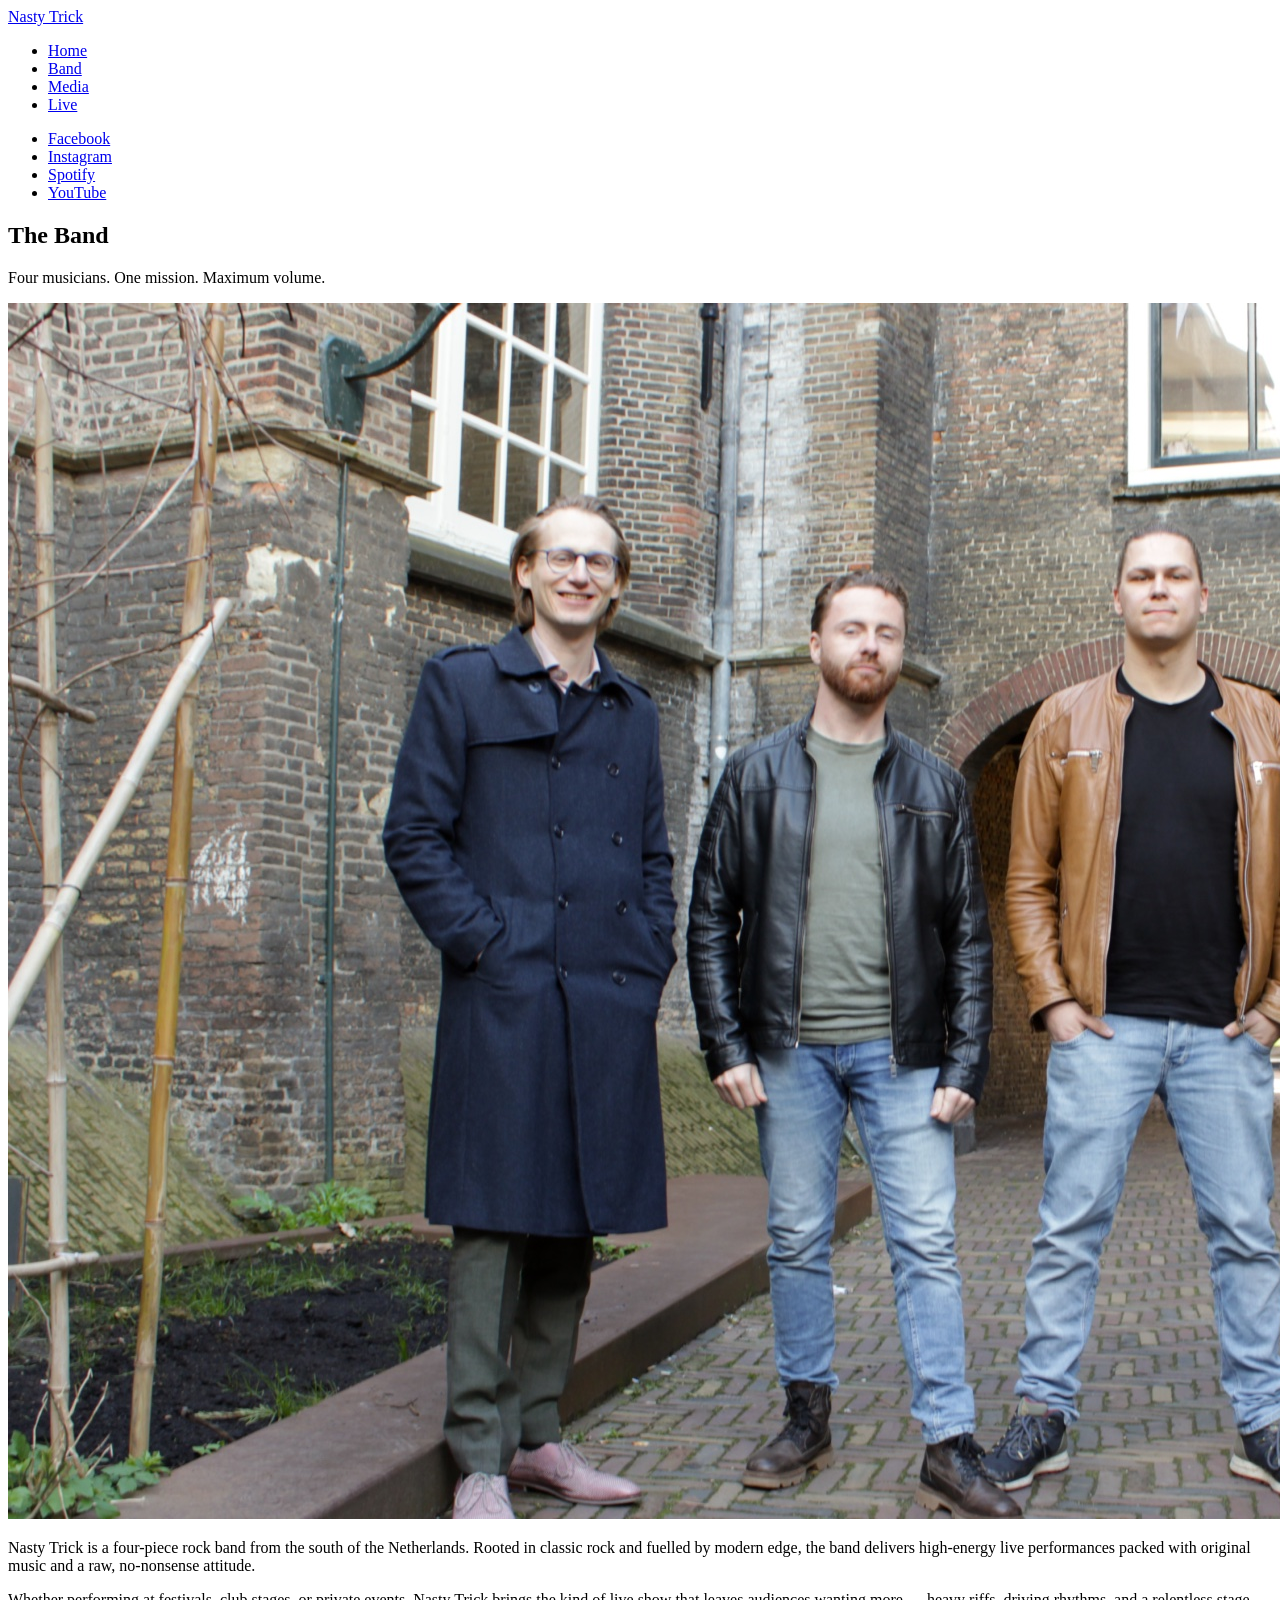
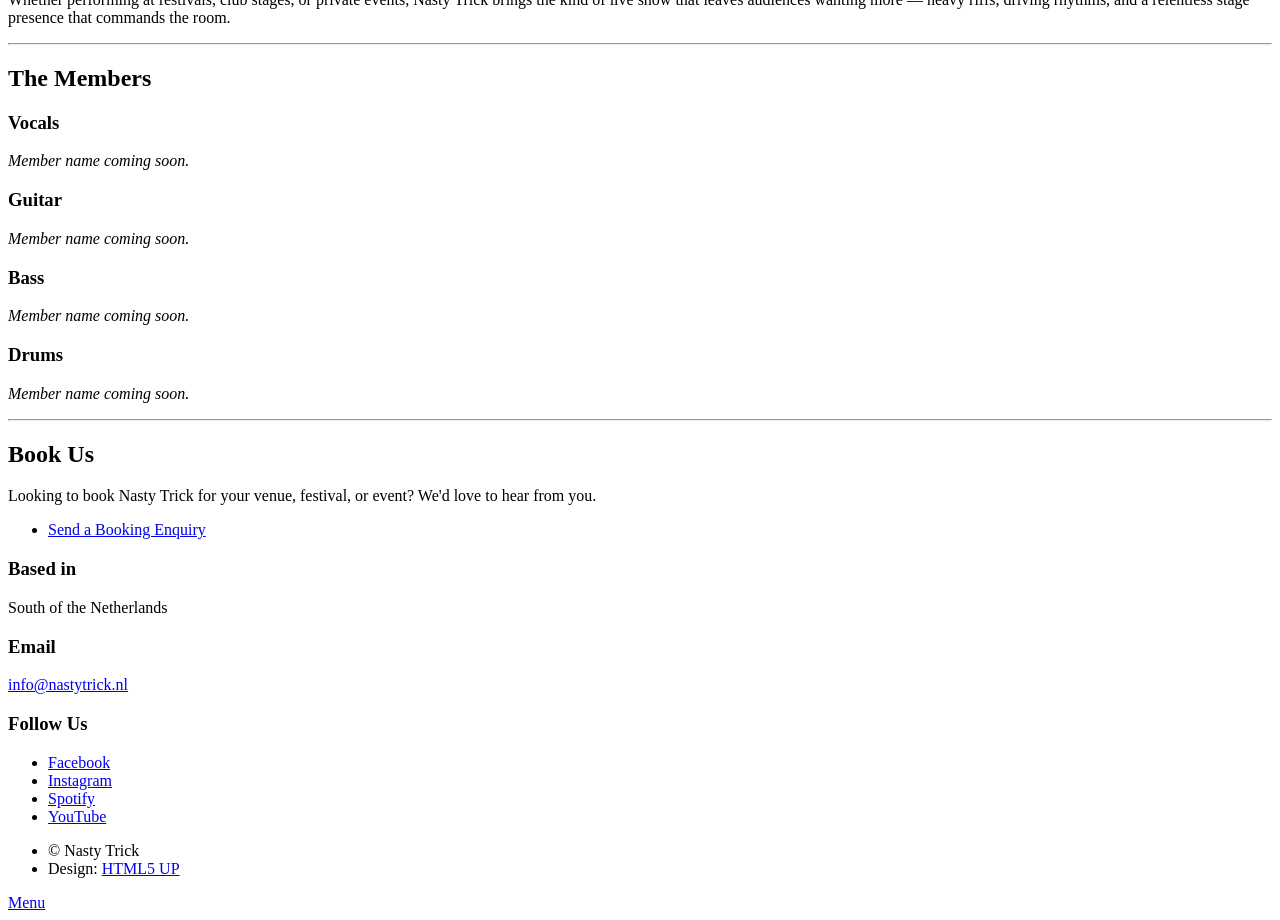
==== band.html @ 349ebadc "Thanks Claude" ====
<!DOCTYPE HTML>
<!--
	Massively by HTML5 UP
	html5up.net | @ajlkn
	Free for personal and commercial use under the CCA 3.0 license (html5up.net/license)
-->
<html>

<head>
	<title>Nasty Trick - The Band</title>
	<meta charset="utf-8" />
	<meta name="viewport" content="width=device-width, initial-scale=1, user-scalable=no" />
	<link rel="stylesheet" href="assets/css/main.css" />
	<noscript><link rel="stylesheet" href="assets/css/noscript.css" /></noscript>
</head>

<body class="is-preload">

	<div id="wrapper">

		<!-- Header -->
		<header id="header">
			<a href="index.html" class="logo">Nasty Trick</a>
		</header>

		<!-- Nav -->
		<nav id="nav">
			<ul class="links">
				<li><a href="index.html">Home</a></li>
				<li class="active"><a href="band.html">Band</a></li>
				<li><a href="media.html">Media</a></li>
				<li><a href="live.html">Live</a></li>
			</ul>
			<ul class="icons">
				<li><a href="#" class="icon brands fa-facebook-f"><span class="label">Facebook</span></a></li>
				<li><a href="#" class="icon brands fa-instagram"><span class="label">Instagram</span></a></li>
				<li><a href="#" class="icon brands fa-spotify"><span class="label">Spotify</span></a></li>
				<li><a href="#" class="icon brands fa-youtube"><span class="label">YouTube</span></a></li>
			</ul>
		</nav>

		<!-- Main -->
		<div id="main">

			<section class="post">
				<header class="major">
					<h1>The Band</h1>
					<p>Four musicians. One mission. Maximum volume.</p>
				</header>

				<div class="image main"><img src="images/band/IMG_2258.jpg" alt="Nasty Trick" /></div>

				<p>Nasty Trick is a four-piece rock band from the south of the Netherlands. Rooted in classic rock and fuelled by modern edge, the band delivers high-energy live performances packed with original music and a raw, no-nonsense attitude.</p>

				<p>Whether performing at festivals, club stages, or private events, Nasty Trick brings the kind of live show that leaves audiences wanting more — heavy riffs, driving rhythms, and a relentless stage presence that commands the room.</p>

				<hr />

				<h2>The Members</h2>

				<!-- Replace the placeholder member names/roles/bios below -->
				<div class="row">
					<div class="col-6 col-12-small">
						<h3>Vocals</h3>
						<p><em>Member name coming soon.</em></p>
					</div>
					<div class="col-6 col-12-small">
						<h3>Guitar</h3>
						<p><em>Member name coming soon.</em></p>
					</div>
					<div class="col-6 col-12-small">
						<h3>Bass</h3>
						<p><em>Member name coming soon.</em></p>
					</div>
					<div class="col-6 col-12-small">
						<h3>Drums</h3>
						<p><em>Member name coming soon.</em></p>
					</div>
				</div>

				<hr />

				<h2>Book Us</h2>
				<p>Looking to book Nasty Trick for your venue, festival, or event? We'd love to hear from you.</p>
				<ul class="actions">
					<li><a href="index.html#footer" class="button primary">Send a Booking Enquiry</a></li>
				</ul>

			</section>

		</div>

		<!-- Footer -->
		<footer id="footer">
			<section class="split contact">
				<section>
					<h3>Based in</h3>
					<p>South of the Netherlands</p>
				</section>
				<section>
					<h3>Email</h3>
					<p><a href="mailto:info@nastytrick.nl">info@nastytrick.nl</a></p>
				</section>
				<section>
					<h3>Follow Us</h3>
					<ul class="icons alt">
						<li><a href="#" class="icon brands alt fa-facebook-f"><span class="label">Facebook</span></a></li>
						<li><a href="#" class="icon brands alt fa-instagram"><span class="label">Instagram</span></a></li>
						<li><a href="#" class="icon brands alt fa-spotify"><span class="label">Spotify</span></a></li>
						<li><a href="#" class="icon brands alt fa-youtube"><span class="label">YouTube</span></a></li>
					</ul>
				</section>
			</section>
		</footer>

		<!-- Copyright -->
		<div id="copyright">
			<ul><li>&copy; Nasty Trick</li><li>Design: <a href="https://html5up.net">HTML5 UP</a></li></ul>
		</div>

	</div>

	<!-- Scripts -->
	<script src="assets/js/jquery.min.js"></script>
	<script src="assets/js/jquery.scrollex.min.js"></script>
	<script src="assets/js/jquery.scrolly.min.js"></script>
	<script src="assets/js/browser.min.js"></script>
	<script src="assets/js/breakpoints.min.js"></script>
	<script src="assets/js/util.js"></script>
	<script src="assets/js/main.js"></script>

</body>

</html>
---- assets/css/main.css ----
@import url(fontawesome-all.min.css);
@import url("https://fonts.googleapis.com/css?family=Merriweather:300,700,300italic,700italic|Source+Sans+Pro:900");

/*
	Massively by HTML5 UP
	html5up.net | @ajlkn
	Free for personal and commercial use under the CCA 3.0 license (html5up.net/license)
*/

html, body, div, span, applet, object,
iframe, h1, h2, h3, h4, h5, h6, p, blockquote,
pre, a, abbr, acronym, address, big, cite,
code, del, dfn, em, img, ins, kbd, q, s, samp,
small, strike, strong, sub, sup, tt, var, b,
u, i, center, dl, dt, dd, ol, ul, li, fieldset,
form, label, legend, table, caption, tbody,
tfoot, thead, tr, th, td, article, aside,
canvas, details, embed, figure, figcaption,
footer, header, hgroup, menu, nav, output, ruby,
section, summary, time, mark, audio, video {
	margin: 0;
	padding: 0;
	border: 0;
	font-size: 100%;
	font: inherit;
	vertical-align: baseline;}

article, aside, details, figcaption, figure,
footer, header, hgroup, menu, nav, section {
	display: block;}

body {
	line-height: 1;
}

ol, ul {
	list-style: none;
}

blockquote, q {
	quotes: none;
}

	blockquote:before, blockquote:after, q:before, q:after {
		content: '';
		content: none;
	}

table {
	border-collapse: collapse;
	border-spacing: 0;
}

body {
	-webkit-text-size-adjust: none;
}

mark {
	background-color: transparent;
	color: inherit;
}

input::-moz-focus-inner {
	border: 0;
	padding: 0;
}

input, select, textarea {
	-moz-appearance: none;
	-webkit-appearance: none;
	-ms-appearance: none;
	appearance: none;
}

/* Basic */

	@-ms-viewport {
		width: device-width;
	}

	body {
		-ms-overflow-style: scrollbar;
	}

	@media screen and (max-width: 480px) {

		html, body {
			min-width: 320px;
		}

	}

	html {
		box-sizing: border-box;
	}

	*, *:before, *:after {
		box-sizing: inherit;
	}

	body {
		background-color: #1e252d;
	}

		body.is-preload *, body.is-preload *:before, body.is-preload *:after {
			-moz-animation: none !important;
			-webkit-animation: none !important;
			-ms-animation: none !important;
			animation: none !important;
			-moz-transition: none !important;
			-webkit-transition: none !important;
			-ms-transition: none !important;
			transition: none !important;
		}

/* Type */

	html {
		font-size: 16pt;
	}

		@media screen and (max-width: 1680px) {

			html {
				font-size: 12pt;
			}

		}

		@media screen and (max-width: 1280px) {

			html {
				font-size: 11pt;
			}

		}

		@media screen and (max-width: 360px) {

			html {
				font-size: 10pt;
			}

		}

	body {
		color: #212931;
	}

	body, input, select, textarea {
		font-family: "Merriweather", Georgia, serif;
		font-weight: 300;
		font-size: 1rem;
		line-height: 2.375;
	}

	a {
		-moz-transition: color 0.2s ease-in-out, background-color 0.2s ease-in-out, border-color 0.2s ease-in-out, box-shadow 0.2s ease-in-out;
		-webkit-transition: color 0.2s ease-in-out, background-color 0.2s ease-in-out, border-color 0.2s ease-in-out, box-shadow 0.2s ease-in-out;
		-ms-transition: color 0.2s ease-in-out, background-color 0.2s ease-in-out, border-color 0.2s ease-in-out, box-shadow 0.2s ease-in-out;
		transition: color 0.2s ease-in-out, background-color 0.2s ease-in-out, border-color 0.2s ease-in-out, box-shadow 0.2s ease-in-out;
		border-bottom: dotted 1px;
		text-decoration: none;
	}

		a:hover {
			border-bottom-color: transparent;
		}

	strong, b {
		font-weight: 600;
	}

	em, i {
		font-style: italic;
	}

	p {
		text-align: justify;
		margin: 0 0 2rem 0;
	}

	h1, h2, h3, h4, h5, h6 {
		font-family: "Source Sans Pro", Helvetica, sans-serif;
		font-weight: 900;
		line-height: 1.5;
		letter-spacing: 0.075em;
		text-transform: uppercase;
		margin: 0 0 1rem 0;
	}

		h1 a, h2 a, h3 a, h4 a, h5 a, h6 a {
			border-bottom: 0;
			color: inherit;
			text-decoration: none;
		}

	h1 {
		font-size: 4rem;
		line-height: 1.1;
		margin: 0 0 2rem 0;
	}

	h2 {
		font-size: 1.75rem;
		line-height: 1.3;
		margin: 0 0 1.5rem 0;
	}

	h3 {
		font-size: 1.25rem;
		margin: 0 0 1.5rem 0;
	}

	h4 {
		font-size: 1rem;
	}

	h5 {
		font-size: 0.9rem;
	}

	h6 {
		font-size: 0.8rem;
	}

	sub {
		font-size: 0.8rem;
		position: relative;
		top: 0.5rem;
	}

	sup {
		font-size: 0.8rem;
		position: relative;
		top: -0.5rem;
	}

	blockquote {
		border-left: solid 4px;
		font-style: italic;
		margin: 0 0 2rem 0;
		padding: 0.5rem 0 0.5rem 2rem;
	}

	code {
		border: solid 2px;
		font-family: "Courier New", monospace;
		font-size: 0.9rem;
		margin: 0 0.25rem;
		padding: 0.25rem 0.65rem;
	}

	pre {
		-webkit-overflow-scrolling: touch;
		font-family: "Courier New", monospace;
		font-size: 0.9rem;
		margin: 0 0 2rem 0;
	}

		pre code {
			display: block;
			line-height: 1.75;
			padding: 1rem 1.5rem;
			overflow-x: auto;
		}

	hr {
		border: 0;
		border-bottom: solid 2px;
		margin: 3rem 0;
	}

		hr.major {
			margin: 5rem 0;
		}

	.align-left {
		text-align: left;
	}

	.align-center {
		text-align: center;
	}

	.align-right {
		text-align: right;
	}

	input, select, textarea {
		color: #212931;
	}

	a {
		color: #212931;
		border-bottom-color: rgba(33, 41, 49, 0.5);
	}

		a:hover {
			border-bottom-color: transparent;
			color: #18bfef !important;
		}

	strong, b {
		color: #212931;
	}

	h1, h2, h3, h4, h5, h6 {
		color: #212931;
	}

	blockquote {
		border-left-color: #eeeeee;
	}

	code {
		background: rgba(220, 220, 220, 0.25);
		border-color: #eeeeee;
	}

	hr {
		border-bottom-color: #eeeeee;
	}

/* Row */

	.row {
		display: flex;
		flex-wrap: wrap;
		box-sizing: border-box;
		align-items: stretch;
	}

		.row > * {
			box-sizing: border-box;
		}

		.row.gtr-uniform > * > :last-child {
			margin-bottom: 0;
		}

		.row.aln-left {
			justify-content: flex-start;
		}

		.row.aln-center {
			justify-content: center;
		}

		.row.aln-right {
			justify-content: flex-end;
		}

		.row.aln-top {
			align-items: flex-start;
		}

		.row.aln-middle {
			align-items: center;
		}

		.row.aln-bottom {
			align-items: flex-end;
		}

		.row > .imp {
			order: -1;
		}

		.row > .col-1 {
			width: 8.33333%;
		}

		.row > .off-1 {
			margin-left: 8.33333%;
		}

		.row > .col-2 {
			width: 16.66667%;
		}

		.row > .off-2 {
			margin-left: 16.66667%;
		}

		.row > .col-3 {
			width: 25%;
		}

		.row > .off-3 {
			margin-left: 25%;
		}

		.row > .col-4 {
			width: 33.33333%;
		}

		.row > .off-4 {
			margin-left: 33.33333%;
		}

		.row > .col-5 {
			width: 41.66667%;
		}

		.row > .off-5 {
			margin-left: 41.66667%;
		}

		.row > .col-6 {
			width: 50%;
		}

		.row > .off-6 {
			margin-left: 50%;
		}

		.row > .col-7 {
			width: 58.33333%;
		}

		.row > .off-7 {
			margin-left: 58.33333%;
		}

		.row > .col-8 {
			width: 66.66667%;
		}

		.row > .off-8 {
			margin-left: 66.66667%;
		}

		.row > .col-9 {
			width: 75%;
		}

		.row > .off-9 {
			margin-left: 75%;
		}

		.row > .col-10 {
			width: 83.33333%;
		}

		.row > .off-10 {
			margin-left: 83.33333%;
		}

		.row > .col-11 {
			width: 91.66667%;
		}

		.row > .off-11 {
			margin-left: 91.66667%;
		}

		.row > .col-12 {
			width: 100%;
		}

		.row > .off-12 {
			margin-left: 100%;
		}

		.row.gtr-0 {
			margin-top: 0;
			margin-left: 0rem;
		}

			.row.gtr-0 > * {
				padding: 0 0 0 0rem;
			}

			.row.gtr-0.gtr-uniform {
				margin-top: 0rem;
			}

				.row.gtr-0.gtr-uniform > * {
					padding-top: 0rem;
				}

		.row.gtr-25 {
			margin-top: 0;
			margin-left: -0.375rem;
		}

			.row.gtr-25 > * {
				padding: 0 0 0 0.375rem;
			}

			.row.gtr-25.gtr-uniform {
				margin-top: -0.375rem;
			}

				.row.gtr-25.gtr-uniform > * {
					padding-top: 0.375rem;
				}

		.row.gtr-50 {
			margin-top: 0;
			margin-left: -0.75rem;
		}

			.row.gtr-50 > * {
				padding: 0 0 0 0.75rem;
			}

			.row.gtr-50.gtr-uniform {
				margin-top: -0.75rem;
			}

				.row.gtr-50.gtr-uniform > * {
					padding-top: 0.75rem;
				}

		.row {
			margin-top: 0;
			margin-left: -1.5rem;
		}

			.row > * {
				padding: 0 0 0 1.5rem;
			}

			.row.gtr-uniform {
				margin-top: -1.5rem;
			}

				.row.gtr-uniform > * {
					padding-top: 1.5rem;
				}

		.row.gtr-150 {
			margin-top: 0;
			margin-left: -2.25rem;
		}

			.row.gtr-150 > * {
				padding: 0 0 0 2.25rem;
			}

			.row.gtr-150.gtr-uniform {
				margin-top: -2.25rem;
			}

				.row.gtr-150.gtr-uniform > * {
					padding-top: 2.25rem;
				}

		.row.gtr-200 {
			margin-top: 0;
			margin-left: -3rem;
		}

			.row.gtr-200 > * {
				padding: 0 0 0 3rem;
			}

			.row.gtr-200.gtr-uniform {
				margin-top: -3rem;
			}

				.row.gtr-200.gtr-uniform > * {
					padding-top: 3rem;
				}

		@media screen and (max-width: 1680px) {

			.row {
				display: flex;
				flex-wrap: wrap;
				box-sizing: border-box;
				align-items: stretch;
			}

				.row > * {
					box-sizing: border-box;
				}

				.row.gtr-uniform > * > :last-child {
					margin-bottom: 0;
				}

				.row.aln-left {
					justify-content: flex-start;
				}

				.row.aln-center {
					justify-content: center;
				}

				.row.aln-right {
					justify-content: flex-end;
				}

				.row.aln-top {
					align-items: flex-start;
				}

				.row.aln-middle {
					align-items: center;
				}

				.row.aln-bottom {
					align-items: flex-end;
				}

				.row > .imp-xlarge {
					order: -1;
				}

				.row > .col-1-xlarge {
					width: 8.33333%;
				}

				.row > .off-1-xlarge {
					margin-left: 8.33333%;
				}

				.row > .col-2-xlarge {
					width: 16.66667%;
				}

				.row > .off-2-xlarge {
					margin-left: 16.66667%;
				}

				.row > .col-3-xlarge {
					width: 25%;
				}

				.row > .off-3-xlarge {
					margin-left: 25%;
				}

				.row > .col-4-xlarge {
					width: 33.33333%;
				}

				.row > .off-4-xlarge {
					margin-left: 33.33333%;
				}

				.row > .col-5-xlarge {
					width: 41.66667%;
				}

				.row > .off-5-xlarge {
					margin-left: 41.66667%;
				}

				.row > .col-6-xlarge {
					width: 50%;
				}

				.row > .off-6-xlarge {
					margin-left: 50%;
				}

				.row > .col-7-xlarge {
					width: 58.33333%;
				}

				.row > .off-7-xlarge {
					margin-left: 58.33333%;
				}

				.row > .col-8-xlarge {
					width: 66.66667%;
				}

				.row > .off-8-xlarge {
					margin-left: 66.66667%;
				}

				.row > .col-9-xlarge {
					width: 75%;
				}

				.row > .off-9-xlarge {
					margin-left: 75%;
				}

				.row > .col-10-xlarge {
					width: 83.33333%;
				}

				.row > .off-10-xlarge {
					margin-left: 83.33333%;
				}

				.row > .col-11-xlarge {
					width: 91.66667%;
				}

				.row > .off-11-xlarge {
					margin-left: 91.66667%;
				}

				.row > .col-12-xlarge {
					width: 100%;
				}

				.row > .off-12-xlarge {
					margin-left: 100%;
				}

				.row.gtr-0 {
					margin-top: 0;
					margin-left: 0rem;
				}

					.row.gtr-0 > * {
						padding: 0 0 0 0rem;
					}

					.row.gtr-0.gtr-uniform {
						margin-top: 0rem;
					}

						.row.gtr-0.gtr-uniform > * {
							padding-top: 0rem;
						}

				.row.gtr-25 {
					margin-top: 0;
					margin-left: -0.375rem;
				}

					.row.gtr-25 > * {
						padding: 0 0 0 0.375rem;
					}

					.row.gtr-25.gtr-uniform {
						margin-top: -0.375rem;
					}

						.row.gtr-25.gtr-uniform > * {
							padding-top: 0.375rem;
						}

				.row.gtr-50 {
					margin-top: 0;
					margin-left: -0.75rem;
				}

					.row.gtr-50 > * {
						padding: 0 0 0 0.75rem;
					}

					.row.gtr-50.gtr-uniform {
						margin-top: -0.75rem;
					}

						.row.gtr-50.gtr-uniform > * {
							padding-top: 0.75rem;
						}

				.row {
					margin-top: 0;
					margin-left: -1.5rem;
				}

					.row > * {
						padding: 0 0 0 1.5rem;
					}

					.row.gtr-uniform {
						margin-top: -1.5rem;
					}

						.row.gtr-uniform > * {
							padding-top: 1.5rem;
						}

				.row.gtr-150 {
					margin-top: 0;
					margin-left: -2.25rem;
				}

					.row.gtr-150 > * {
						padding: 0 0 0 2.25rem;
					}

					.row.gtr-150.gtr-uniform {
						margin-top: -2.25rem;
					}

						.row.gtr-150.gtr-uniform > * {
							padding-top: 2.25rem;
						}

				.row.gtr-200 {
					margin-top: 0;
					margin-left: -3rem;
				}

					.row.gtr-200 > * {
						padding: 0 0 0 3rem;
					}

					.row.gtr-200.gtr-uniform {
						margin-top: -3rem;
					}

						.row.gtr-200.gtr-uniform > * {
							padding-top: 3rem;
						}

		}

		@media screen and (max-width: 1280px) {

			.row {
				display: flex;
				flex-wrap: wrap;
				box-sizing: border-box;
				align-items: stretch;
			}

				.row > * {
					box-sizing: border-box;
				}

				.row.gtr-uniform > * > :last-child {
					margin-bottom: 0;
				}

				.row.aln-left {
					justify-content: flex-start;
				}

				.row.aln-center {
					justify-content: center;
				}

				.row.aln-right {
					justify-content: flex-end;
				}

				.row.aln-top {
					align-items: flex-start;
				}

				.row.aln-middle {
					align-items: center;
				}

				.row.aln-bottom {
					align-items: flex-end;
				}

				.row > .imp-large {
					order: -1;
				}

				.row > .col-1-large {
					width: 8.33333%;
				}

				.row > .off-1-large {
					margin-left: 8.33333%;
				}

				.row > .col-2-large {
					width: 16.66667%;
				}

				.row > .off-2-large {
					margin-left: 16.66667%;
				}

				.row > .col-3-large {
					width: 25%;
				}

				.row > .off-3-large {
					margin-left: 25%;
				}

				.row > .col-4-large {
					width: 33.33333%;
				}

				.row > .off-4-large {
					margin-left: 33.33333%;
				}

				.row > .col-5-large {
					width: 41.66667%;
				}

				.row > .off-5-large {
					margin-left: 41.66667%;
				}

				.row > .col-6-large {
					width: 50%;
				}

				.row > .off-6-large {
					margin-left: 50%;
				}

				.row > .col-7-large {
					width: 58.33333%;
				}

				.row > .off-7-large {
					margin-left: 58.33333%;
				}

				.row > .col-8-large {
					width: 66.66667%;
				}

				.row > .off-8-large {
					margin-left: 66.66667%;
				}

				.row > .col-9-large {
					width: 75%;
				}

				.row > .off-9-large {
					margin-left: 75%;
				}

				.row > .col-10-large {
					width: 83.33333%;
				}

				.row > .off-10-large {
					margin-left: 83.33333%;
				}

				.row > .col-11-large {
					width: 91.66667%;
				}

				.row > .off-11-large {
					margin-left: 91.66667%;
				}

				.row > .col-12-large {
					width: 100%;
				}

				.row > .off-12-large {
					margin-left: 100%;
				}

				.row.gtr-0 {
					margin-top: 0;
					margin-left: 0rem;
				}

					.row.gtr-0 > * {
						padding: 0 0 0 0rem;
					}

					.row.gtr-0.gtr-uniform {
						margin-top: 0rem;
					}

						.row.gtr-0.gtr-uniform > * {
							padding-top: 0rem;
						}

				.row.gtr-25 {
					margin-top: 0;
					margin-left: -0.375rem;
				}

					.row.gtr-25 > * {
						padding: 0 0 0 0.375rem;
					}

					.row.gtr-25.gtr-uniform {
						margin-top: -0.375rem;
					}

						.row.gtr-25.gtr-uniform > * {
							padding-top: 0.375rem;
						}

				.row.gtr-50 {
					margin-top: 0;
					margin-left: -0.75rem;
				}

					.row.gtr-50 > * {
						padding: 0 0 0 0.75rem;
					}

					.row.gtr-50.gtr-uniform {
						margin-top: -0.75rem;
					}

						.row.gtr-50.gtr-uniform > * {
							padding-top: 0.75rem;
						}

				.row {
					margin-top: 0;
					margin-left: -1.5rem;
				}

					.row > * {
						padding: 0 0 0 1.5rem;
					}

					.row.gtr-uniform {
						margin-top: -1.5rem;
					}

						.row.gtr-uniform > * {
							padding-top: 1.5rem;
						}

				.row.gtr-150 {
					margin-top: 0;
					margin-left: -2.25rem;
				}

					.row.gtr-150 > * {
						padding: 0 0 0 2.25rem;
					}

					.row.gtr-150.gtr-uniform {
						margin-top: -2.25rem;
					}

						.row.gtr-150.gtr-uniform > * {
							padding-top: 2.25rem;
						}

				.row.gtr-200 {
					margin-top: 0;
					margin-left: -3rem;
				}

					.row.gtr-200 > * {
						padding: 0 0 0 3rem;
					}

					.row.gtr-200.gtr-uniform {
						margin-top: -3rem;
					}

						.row.gtr-200.gtr-uniform > * {
							padding-top: 3rem;
						}

		}

		@media screen and (max-width: 980px) {

			.row {
				display: flex;
				flex-wrap: wrap;
				box-sizing: border-box;
				align-items: stretch;
			}

				.row > * {
					box-sizing: border-box;
				}

				.row.gtr-uniform > * > :last-child {
					margin-bottom: 0;
				}

				.row.aln-left {
					justify-content: flex-start;
				}

				.row.aln-center {
					justify-content: center;
				}

				.row.aln-right {
					justify-content: flex-end;
				}

				.row.aln-top {
					align-items: flex-start;
				}

				.row.aln-middle {
					align-items: center;
				}

				.row.aln-bottom {
					align-items: flex-end;
				}

				.row > .imp-medium {
					order: -1;
				}

				.row > .col-1-medium {
					width: 8.33333%;
				}

				.row > .off-1-medium {
					margin-left: 8.33333%;
				}

				.row > .col-2-medium {
					width: 16.66667%;
				}

				.row > .off-2-medium {
					margin-left: 16.66667%;
				}

				.row > .col-3-medium {
					width: 25%;
				}

				.row > .off-3-medium {
					margin-left: 25%;
				}

				.row > .col-4-medium {
					width: 33.33333%;
				}

				.row > .off-4-medium {
					margin-left: 33.33333%;
				}

				.row > .col-5-medium {
					width: 41.66667%;
				}

				.row > .off-5-medium {
					margin-left: 41.66667%;
				}

				.row > .col-6-medium {
					width: 50%;
				}

				.row > .off-6-medium {
					margin-left: 50%;
				}

				.row > .col-7-medium {
					width: 58.33333%;
				}

				.row > .off-7-medium {
					margin-left: 58.33333%;
				}

				.row > .col-8-medium {
					width: 66.66667%;
				}

				.row > .off-8-medium {
					margin-left: 66.66667%;
				}

				.row > .col-9-medium {
					width: 75%;
				}

				.row > .off-9-medium {
					margin-left: 75%;
				}

				.row > .col-10-medium {
					width: 83.33333%;
				}

				.row > .off-10-medium {
					margin-left: 83.33333%;
				}

				.row > .col-11-medium {
					width: 91.66667%;
				}

				.row > .off-11-medium {
					margin-left: 91.66667%;
				}

				.row > .col-12-medium {
					width: 100%;
				}

				.row > .off-12-medium {
					margin-left: 100%;
				}

				.row.gtr-0 {
					margin-top: 0;
					margin-left: 0rem;
				}

					.row.gtr-0 > * {
						padding: 0 0 0 0rem;
					}

					.row.gtr-0.gtr-uniform {
						margin-top: 0rem;
					}

						.row.gtr-0.gtr-uniform > * {
							padding-top: 0rem;
						}

				.row.gtr-25 {
					margin-top: 0;
					margin-left: -0.375rem;
				}

					.row.gtr-25 > * {
						padding: 0 0 0 0.375rem;
					}

					.row.gtr-25.gtr-uniform {
						margin-top: -0.375rem;
					}

						.row.gtr-25.gtr-uniform > * {
							padding-top: 0.375rem;
						}

				.row.gtr-50 {
					margin-top: 0;
					margin-left: -0.75rem;
				}

					.row.gtr-50 > * {
						padding: 0 0 0 0.75rem;
					}

					.row.gtr-50.gtr-uniform {
						margin-top: -0.75rem;
					}

						.row.gtr-50.gtr-uniform > * {
							padding-top: 0.75rem;
						}

				.row {
					margin-top: 0;
					margin-left: -1.5rem;
				}

					.row > * {
						padding: 0 0 0 1.5rem;
					}

					.row.gtr-uniform {
						margin-top: -1.5rem;
					}

						.row.gtr-uniform > * {
							padding-top: 1.5rem;
						}

				.row.gtr-150 {
					margin-top: 0;
					margin-left: -2.25rem;
				}

					.row.gtr-150 > * {
						padding: 0 0 0 2.25rem;
					}

					.row.gtr-150.gtr-uniform {
						margin-top: -2.25rem;
					}

						.row.gtr-150.gtr-uniform > * {
							padding-top: 2.25rem;
						}

				.row.gtr-200 {
					margin-top: 0;
					margin-left: -3rem;
				}

					.row.gtr-200 > * {
						padding: 0 0 0 3rem;
					}

					.row.gtr-200.gtr-uniform {
						margin-top: -3rem;
					}

						.row.gtr-200.gtr-uniform > * {
							padding-top: 3rem;
						}

		}

		@media screen and (max-width: 736px) {

			.row {
				display: flex;
				flex-wrap: wrap;
				box-sizing: border-box;
				align-items: stretch;
			}

				.row > * {
					box-sizing: border-box;
				}

				.row.gtr-uniform > * > :last-child {
					margin-bottom: 0;
				}

				.row.aln-left {
					justify-content: flex-start;
				}

				.row.aln-center {
					justify-content: center;
				}

				.row.aln-right {
					justify-content: flex-end;
				}

				.row.aln-top {
					align-items: flex-start;
				}

				.row.aln-middle {
					align-items: center;
				}

				.row.aln-bottom {
					align-items: flex-end;
				}

				.row > .imp-small {
					order: -1;
				}

				.row > .col-1-small {
					width: 8.33333%;
				}

				.row > .off-1-small {
					margin-left: 8.33333%;
				}

				.row > .col-2-small {
					width: 16.66667%;
				}

				.row > .off-2-small {
					margin-left: 16.66667%;
				}

				.row > .col-3-small {
					width: 25%;
				}

				.row > .off-3-small {
					margin-left: 25%;
				}

				.row > .col-4-small {
					width: 33.33333%;
				}

				.row > .off-4-small {
					margin-left: 33.33333%;
				}

				.row > .col-5-small {
					width: 41.66667%;
				}

				.row > .off-5-small {
					margin-left: 41.66667%;
				}

				.row > .col-6-small {
					width: 50%;
				}

				.row > .off-6-small {
					margin-left: 50%;
				}

				.row > .col-7-small {
					width: 58.33333%;
				}

				.row > .off-7-small {
					margin-left: 58.33333%;
				}

				.row > .col-8-small {
					width: 66.66667%;
				}

				.row > .off-8-small {
					margin-left: 66.66667%;
				}

				.row > .col-9-small {
					width: 75%;
				}

				.row > .off-9-small {
					margin-left: 75%;
				}

				.row > .col-10-small {
					width: 83.33333%;
				}

				.row > .off-10-small {
					margin-left: 83.33333%;
				}

				.row > .col-11-small {
					width: 91.66667%;
				}

				.row > .off-11-small {
					margin-left: 91.66667%;
				}

				.row > .col-12-small {
					width: 100%;
				}

				.row > .off-12-small {
					margin-left: 100%;
				}

				.row.gtr-0 {
					margin-top: 0;
					margin-left: 0rem;
				}

					.row.gtr-0 > * {
						padding: 0 0 0 0rem;
					}

					.row.gtr-0.gtr-uniform {
						margin-top: 0rem;
					}

						.row.gtr-0.gtr-uniform > * {
							padding-top: 0rem;
						}

				.row.gtr-25 {
					margin-top: 0;
					margin-left: -0.375rem;
				}

					.row.gtr-25 > * {
						padding: 0 0 0 0.375rem;
					}

					.row.gtr-25.gtr-uniform {
						margin-top: -0.375rem;
					}

						.row.gtr-25.gtr-uniform > * {
							padding-top: 0.375rem;
						}

				.row.gtr-50 {
					margin-top: 0;
					margin-left: -0.75rem;
				}

					.row.gtr-50 > * {
						padding: 0 0 0 0.75rem;
					}

					.row.gtr-50.gtr-uniform {
						margin-top: -0.75rem;
					}

						.row.gtr-50.gtr-uniform > * {
							padding-top: 0.75rem;
						}

				.row {
					margin-top: 0;
					margin-left: -1.5rem;
				}

					.row > * {
						padding: 0 0 0 1.5rem;
					}

					.row.gtr-uniform {
						margin-top: -1.5rem;
					}

						.row.gtr-uniform > * {
							padding-top: 1.5rem;
						}

				.row.gtr-150 {
					margin-top: 0;
					margin-left: -2.25rem;
				}

					.row.gtr-150 > * {
						padding: 0 0 0 2.25rem;
					}

					.row.gtr-150.gtr-uniform {
						margin-top: -2.25rem;
					}

						.row.gtr-150.gtr-uniform > * {
							padding-top: 2.25rem;
						}

				.row.gtr-200 {
					margin-top: 0;
					margin-left: -3rem;
				}

					.row.gtr-200 > * {
						padding: 0 0 0 3rem;
					}

					.row.gtr-200.gtr-uniform {
						margin-top: -3rem;
					}

						.row.gtr-200.gtr-uniform > * {
							padding-top: 3rem;
						}

		}

		@media screen and (max-width: 480px) {

			.row {
				display: flex;
				flex-wrap: wrap;
				box-sizing: border-box;
				align-items: stretch;
			}

				.row > * {
					box-sizing: border-box;
				}

				.row.gtr-uniform > * > :last-child {
					margin-bottom: 0;
				}

				.row.aln-left {
					justify-content: flex-start;
				}

				.row.aln-center {
					justify-content: center;
				}

				.row.aln-right {
					justify-content: flex-end;
				}

				.row.aln-top {
					align-items: flex-start;
				}

				.row.aln-middle {
					align-items: center;
				}

				.row.aln-bottom {
					align-items: flex-end;
				}

				.row > .imp-xsmall {
					order: -1;
				}

				.row > .col-1-xsmall {
					width: 8.33333%;
				}

				.row > .off-1-xsmall {
					margin-left: 8.33333%;
				}

				.row > .col-2-xsmall {
					width: 16.66667%;
				}

				.row > .off-2-xsmall {
					margin-left: 16.66667%;
				}

				.row > .col-3-xsmall {
					width: 25%;
				}

				.row > .off-3-xsmall {
					margin-left: 25%;
				}

				.row > .col-4-xsmall {
					width: 33.33333%;
				}

				.row > .off-4-xsmall {
					margin-left: 33.33333%;
				}

				.row > .col-5-xsmall {
					width: 41.66667%;
				}

				.row > .off-5-xsmall {
					margin-left: 41.66667%;
				}

				.row > .col-6-xsmall {
					width: 50%;
				}

				.row > .off-6-xsmall {
					margin-left: 50%;
				}

				.row > .col-7-xsmall {
					width: 58.33333%;
				}

				.row > .off-7-xsmall {
					margin-left: 58.33333%;
				}

				.row > .col-8-xsmall {
					width: 66.66667%;
				}

				.row > .off-8-xsmall {
					margin-left: 66.66667%;
				}

				.row > .col-9-xsmall {
					width: 75%;
				}

				.row > .off-9-xsmall {
					margin-left: 75%;
				}

				.row > .col-10-xsmall {
					width: 83.33333%;
				}

				.row > .off-10-xsmall {
					margin-left: 83.33333%;
				}

				.row > .col-11-xsmall {
					width: 91.66667%;
				}

				.row > .off-11-xsmall {
					margin-left: 91.66667%;
				}

				.row > .col-12-xsmall {
					width: 100%;
				}

				.row > .off-12-xsmall {
					margin-left: 100%;
				}

				.row.gtr-0 {
					margin-top: 0;
					margin-left: 0rem;
				}

					.row.gtr-0 > * {
						padding: 0 0 0 0rem;
					}

					.row.gtr-0.gtr-uniform {
						margin-top: 0rem;
					}

						.row.gtr-0.gtr-uniform > * {
							padding-top: 0rem;
						}

				.row.gtr-25 {
					margin-top: 0;
					margin-left: -0.375rem;
				}

					.row.gtr-25 > * {
						padding: 0 0 0 0.375rem;
					}

					.row.gtr-25.gtr-uniform {
						margin-top: -0.375rem;
					}

						.row.gtr-25.gtr-uniform > * {
							padding-top: 0.375rem;
						}

				.row.gtr-50 {
					margin-top: 0;
					margin-left: -0.75rem;
				}

					.row.gtr-50 > * {
						padding: 0 0 0 0.75rem;
					}

					.row.gtr-50.gtr-uniform {
						margin-top: -0.75rem;
					}

						.row.gtr-50.gtr-uniform > * {
							padding-top: 0.75rem;
						}

				.row {
					margin-top: 0;
					margin-left: -1.5rem;
				}

					.row > * {
						padding: 0 0 0 1.5rem;
					}

					.row.gtr-uniform {
						margin-top: -1.5rem;
					}

						.row.gtr-uniform > * {
							padding-top: 1.5rem;
						}

				.row.gtr-150 {
					margin-top: 0;
					margin-left: -2.25rem;
				}

					.row.gtr-150 > * {
						padding: 0 0 0 2.25rem;
					}

					.row.gtr-150.gtr-uniform {
						margin-top: -2.25rem;
					}

						.row.gtr-150.gtr-uniform > * {
							padding-top: 2.25rem;
						}

				.row.gtr-200 {
					margin-top: 0;
					margin-left: -3rem;
				}

					.row.gtr-200 > * {
						padding: 0 0 0 3rem;
					}

					.row.gtr-200.gtr-uniform {
						margin-top: -3rem;
					}

						.row.gtr-200.gtr-uniform > * {
							padding-top: 3rem;
						}

		}

		@media screen and (max-width: 360px) {

			.row {
				display: flex;
				flex-wrap: wrap;
				box-sizing: border-box;
				align-items: stretch;
			}

				.row > * {
					box-sizing: border-box;
				}

				.row.gtr-uniform > * > :last-child {
					margin-bottom: 0;
				}

				.row.aln-left {
					justify-content: flex-start;
				}

				.row.aln-center {
					justify-content: center;
				}

				.row.aln-right {
					justify-content: flex-end;
				}

				.row.aln-top {
					align-items: flex-start;
				}

				.row.aln-middle {
					align-items: center;
				}

				.row.aln-bottom {
					align-items: flex-end;
				}

				.row > .imp-xxsmall {
					order: -1;
				}

				.row > .col-1-xxsmall {
					width: 8.33333%;
				}

				.row > .off-1-xxsmall {
					margin-left: 8.33333%;
				}

				.row > .col-2-xxsmall {
					width: 16.66667%;
				}

				.row > .off-2-xxsmall {
					margin-left: 16.66667%;
				}

				.row > .col-3-xxsmall {
					width: 25%;
				}

				.row > .off-3-xxsmall {
					margin-left: 25%;
				}

				.row > .col-4-xxsmall {
					width: 33.33333%;
				}

				.row > .off-4-xxsmall {
					margin-left: 33.33333%;
				}

				.row > .col-5-xxsmall {
					width: 41.66667%;
				}

				.row > .off-5-xxsmall {
					margin-left: 41.66667%;
				}

				.row > .col-6-xxsmall {
					width: 50%;
				}

				.row > .off-6-xxsmall {
					margin-left: 50%;
				}

				.row > .col-7-xxsmall {
					width: 58.33333%;
				}

				.row > .off-7-xxsmall {
					margin-left: 58.33333%;
				}

				.row > .col-8-xxsmall {
					width: 66.66667%;
				}

				.row > .off-8-xxsmall {
					margin-left: 66.66667%;
				}

				.row > .col-9-xxsmall {
					width: 75%;
				}

				.row > .off-9-xxsmall {
					margin-left: 75%;
				}

				.row > .col-10-xxsmall {
					width: 83.33333%;
				}

				.row > .off-10-xxsmall {
					margin-left: 83.33333%;
				}

				.row > .col-11-xxsmall {
					width: 91.66667%;
				}

				.row > .off-11-xxsmall {
					margin-left: 91.66667%;
				}

				.row > .col-12-xxsmall {
					width: 100%;
				}

				.row > .off-12-xxsmall {
					margin-left: 100%;
				}

				.row.gtr-0 {
					margin-top: 0;
					margin-left: 0rem;
				}

					.row.gtr-0 > * {
						padding: 0 0 0 0rem;
					}

					.row.gtr-0.gtr-uniform {
						margin-top: 0rem;
					}

						.row.gtr-0.gtr-uniform > * {
							padding-top: 0rem;
						}

				.row.gtr-25 {
					margin-top: 0;
					margin-left: -0.375rem;
				}

					.row.gtr-25 > * {
						padding: 0 0 0 0.375rem;
					}

					.row.gtr-25.gtr-uniform {
						margin-top: -0.375rem;
					}

						.row.gtr-25.gtr-uniform > * {
							padding-top: 0.375rem;
						}

				.row.gtr-50 {
					margin-top: 0;
					margin-left: -0.75rem;
				}

					.row.gtr-50 > * {
						padding: 0 0 0 0.75rem;
					}

					.row.gtr-50.gtr-uniform {
						margin-top: -0.75rem;
					}

						.row.gtr-50.gtr-uniform > * {
							padding-top: 0.75rem;
						}

				.row {
					margin-top: 0;
					margin-left: -1.5rem;
				}

					.row > * {
						padding: 0 0 0 1.5rem;
					}

					.row.gtr-uniform {
						margin-top: -1.5rem;
					}

						.row.gtr-uniform > * {
							padding-top: 1.5rem;
						}

				.row.gtr-150 {
					margin-top: 0;
					margin-left: -2.25rem;
				}

					.row.gtr-150 > * {
						padding: 0 0 0 2.25rem;
					}

					.row.gtr-150.gtr-uniform {
						margin-top: -2.25rem;
					}

						.row.gtr-150.gtr-uniform > * {
							padding-top: 2.25rem;
						}

				.row.gtr-200 {
					margin-top: 0;
					margin-left: -3rem;
				}

					.row.gtr-200 > * {
						padding: 0 0 0 3rem;
					}

					.row.gtr-200.gtr-uniform {
						margin-top: -3rem;
					}

						.row.gtr-200.gtr-uniform > * {
							padding-top: 3rem;
						}

		}

/* Box */

	.box {
		border: solid 2px;
		margin-bottom: 2rem;
		padding: 1.5rem;
	}

		.box > :last-child,
		.box > :last-child > :last-child,
		.box > :last-child > :last-child > :last-child {
			margin-bottom: 0;
		}

		.box.alt {
			border: 0;
			border-radius: 0;
			padding: 0;
		}

	.box {
		border-color: #eeeeee;
	}

/* Button */

	input[type="submit"],
	input[type="reset"],
	input[type="button"],
	button,
	.button {
		-moz-appearance: none;
		-webkit-appearance: none;
		-ms-appearance: none;
		appearance: none;
		-moz-transition: background-color 0.2s ease-in-out, box-shadow 0.2s ease-in-out, color 0.2s ease-in-out;
		-webkit-transition: background-color 0.2s ease-in-out, box-shadow 0.2s ease-in-out, color 0.2s ease-in-out;
		-ms-transition: background-color 0.2s ease-in-out, box-shadow 0.2s ease-in-out, color 0.2s ease-in-out;
		transition: background-color 0.2s ease-in-out, box-shadow 0.2s ease-in-out, color 0.2s ease-in-out;
		border: 0;
		border-radius: 0;
		cursor: pointer;
		display: inline-block;
		font-family: "Source Sans Pro", Helvetica, sans-serif;
		font-size: 0.8rem;
		font-weight: 900;
		letter-spacing: 0.075em;
		height: 3rem;
		line-height: 3rem;
		padding: 0 2rem;
		text-align: center;
		text-decoration: none;
		text-transform: uppercase;
		white-space: nowrap;
	}

		input[type="submit"].icon:before,
		input[type="reset"].icon:before,
		input[type="button"].icon:before,
		button.icon:before,
		.button.icon:before {
			margin-right: 0.5rem;
		}

		input[type="submit"].icon.solo,
		input[type="reset"].icon.solo,
		input[type="button"].icon.solo,
		button.icon.solo,
		.button.icon.solo {
			position: relative;
			width: 4rem;
			height: 4rem;
			line-height: 4rem;
			border-radius: 4rem;
			text-indent: 4rem;
			overflow: hidden;
			padding: 0;
			white-space: nowrap;
		}

			input[type="submit"].icon.solo:before,
			input[type="reset"].icon.solo:before,
			input[type="button"].icon.solo:before,
			button.icon.solo:before,
			.button.icon.solo:before {
				position: absolute;
				display: block;
				top: 0;
				left: 0;
				width: inherit;
				height: inherit;
				line-height: inherit;
				font-size: 1.25rem;
				margin-right: 0;
				text-align: center;
				text-indent: 0;
			}

		input[type="submit"].fit,
		input[type="reset"].fit,
		input[type="button"].fit,
		button.fit,
		.button.fit {
			width: 100%;
		}

		input[type="submit"].small,
		input[type="reset"].small,
		input[type="button"].small,
		button.small,
		.button.small {
			font-size: 0.7rem;
			height: 2.5rem;
			line-height: 2.5rem;
			padding: 0 1.5rem;
		}

		input[type="submit"].large,
		input[type="reset"].large,
		input[type="button"].large,
		button.large,
		.button.large {
			font-size: 0.9rem;
			height: 3.5rem;
			line-height: 3.5rem;
			padding: 0 2.75rem;
		}

		@media screen and (max-width: 980px) {

			input[type="submit"],
			input[type="reset"],
			input[type="button"],
			button,
			.button {
				font-size: 0.9rem;
				height: 3.25rem;
				line-height: 3.25rem;
			}

				input[type="submit"].large,
				input[type="reset"].large,
				input[type="button"].large,
				button.large,
				.button.large {
					font-size: 1rem;
					height: 3.75rem;
					line-height: 3.75rem;
				}

		}

		input[type="submit"].disabled, input[type="submit"]:disabled,
		input[type="reset"].disabled,
		input[type="reset"]:disabled,
		input[type="button"].disabled,
		input[type="button"]:disabled,
		button.disabled,
		button:disabled,
		.button.disabled,
		.button:disabled {
			pointer-events: none;
			opacity: 0.25;
		}

	input[type="submit"],
	input[type="reset"],
	input[type="button"],
	button,
	.button {
		background-color: transparent;
		box-shadow: inset 0 0 0 2px #212931;
		color: #212931 !important;
	}

		input[type="submit"]:hover,
		input[type="reset"]:hover,
		input[type="button"]:hover,
		button:hover,
		.button:hover {
			box-shadow: inset 0 0 0 2px #18bfef;
			color: #18bfef !important;
		}

		input[type="submit"].primary,
		input[type="reset"].primary,
		input[type="button"].primary,
		button.primary,
		.button.primary {
			background-color: #212931;
			box-shadow: none;
			color: #ffffff !important;
		}

			input[type="submit"].primary:hover,
			input[type="reset"].primary:hover,
			input[type="button"].primary:hover,
			button.primary:hover,
			.button.primary:hover {
				background-color: #18bfef;
			}

/* Form */

	form {
		margin: 0 0 2rem 0;
	}

		form > :last-child {
			margin-bottom: 0;
		}

		form > .fields {
			display: -moz-flex;
			display: -webkit-flex;
			display: -ms-flex;
			display: flex;
			-moz-flex-wrap: wrap;
			-webkit-flex-wrap: wrap;
			-ms-flex-wrap: wrap;
			flex-wrap: wrap;
			width: calc(100% + 3rem);
			margin: -1.5rem 0 2rem -1.5rem;
		}

			form > .fields > .field {
				-moz-flex-grow: 0;
				-webkit-flex-grow: 0;
				-ms-flex-grow: 0;
				flex-grow: 0;
				-moz-flex-shrink: 0;
				-webkit-flex-shrink: 0;
				-ms-flex-shrink: 0;
				flex-shrink: 0;
				padding: 1.5rem 0 0 1.5rem;
				width: calc(100% - 1.5rem);
			}

				form > .fields > .field.half {
					width: calc(50% - 0.75rem);
				}

				form > .fields > .field.third {
					width: calc(100%/3 - 0.5rem);
				}

				form > .fields > .field.quarter {
					width: calc(25% - 0.375rem);
				}

		@media screen and (max-width: 480px) {

			form > .fields {
				width: calc(100% + 3rem);
				margin: -1.5rem 0 2rem -1.5rem;
			}

				form > .fields > .field {
					padding: 1.5rem 0 0 1.5rem;
					width: calc(100% - 1.5rem);
				}

					form > .fields > .field.half {
						width: calc(100% - 1.5rem);
					}

					form > .fields > .field.third {
						width: calc(100% - 1.5rem);
					}

					form > .fields > .field.quarter {
						width: calc(100% - 1.5rem);
					}

		}

	label {
		display: block;
		font-family: "Source Sans Pro", Helvetica, sans-serif;
		font-weight: 900;
		line-height: 1.5;
		letter-spacing: 0.075em;
		font-size: 0.8rem;
		text-transform: uppercase;
		margin: 0 0 0.75rem 0;
	}

		@media screen and (max-width: 980px) {

			label {
				font-size: 0.9rem;
			}

		}

	input[type="text"],
	input[type="password"],
	input[type="email"],
	select,
	textarea {
		-moz-appearance: none;
		-webkit-appearance: none;
		-ms-appearance: none;
		appearance: none;
		background: transparent;
		border-radius: 0;
		border: solid 2px;
		color: inherit;
		display: block;
		outline: 0;
		padding: 0 1rem;
		text-decoration: none;
		width: 100%;
	}

		input[type="text"]:invalid,
		input[type="password"]:invalid,
		input[type="email"]:invalid,
		select:invalid,
		textarea:invalid {
			box-shadow: none;
		}

	select {
		background-size: 1.25rem;
		background-repeat: no-repeat;
		background-position: calc(100% - 1rem) center;
		height: 3rem;
		padding-right: 3rem;
		text-overflow: ellipsis;
	}

		select:focus::-ms-value {
			background-color: transparent;
		}

		select::-ms-expand {
			display: none;
		}

	input[type="text"],
	input[type="password"],
	input[type="email"],
	select {
		height: 3rem;
	}

	textarea {
		padding: 0.75rem 1rem;
	}

	input[type="checkbox"],
	input[type="radio"] {
		-moz-appearance: none;
		-webkit-appearance: none;
		-ms-appearance: none;
		appearance: none;
		display: block;
		float: left;
		margin-right: -2rem;
		opacity: 0;
		width: 1rem;
		z-index: -1;
	}

		input[type="checkbox"] + label,
		input[type="radio"] + label {
			text-decoration: none;
			cursor: pointer;
			display: inline-block;
			font-size: 1rem;
			letter-spacing: 0;
			font-family: "Merriweather", Georgia, serif;
			text-transform: none;
			font-weight: 300;
			padding-left: 2.8rem;
			padding-right: 1rem;
			position: relative;
		}

			input[type="checkbox"] + label:before,
			input[type="radio"] + label:before {
				-moz-osx-font-smoothing: grayscale;
				-webkit-font-smoothing: antialiased;
				display: inline-block;
				font-style: normal;
				font-variant: normal;
				text-rendering: auto;
				line-height: 1;
				text-transform: none !important;
				font-family: 'Font Awesome 5 Free';
				font-weight: 900;
			}

			input[type="checkbox"] + label:before,
			input[type="radio"] + label:before {
				border-radius: 0;
				border: solid 2px;
				content: '';
				display: inline-block;
				font-size: 0.8rem;
				height: 1.8rem;
				left: 0;
				line-height: 1.65rem;
				position: absolute;
				text-align: center;
				top: -0.125rem;
				width: 1.8rem;
			}

		input[type="checkbox"]:checked + label:before,
		input[type="radio"]:checked + label:before {
			content: '\f00c';
		}

	input[type="checkbox"] + label:before {
		border-radius: 0;
	}

	input[type="radio"] + label:before {
		border-radius: 100%;
	}

	::-webkit-input-placeholder {
		opacity: 1.0;
	}

	:-moz-placeholder {
		opacity: 1.0;
	}

	::-moz-placeholder {
		opacity: 1.0;
	}

	:-ms-input-placeholder {
		opacity: 1.0;
	}

	label {
		color: #212931;
	}

	input[type="text"],
	input[type="password"],
	input[type="email"],
	select,
	textarea {
		border-color: #eeeeee;
	}

		input[type="text"]:focus,
		input[type="password"]:focus,
		input[type="email"]:focus,
		select:focus,
		textarea:focus {
			border-color: #18bfef;
		}

	select {
		background-image: url("data:image/svg+xml;charset=utf8,%3Csvg xmlns='http://www.w3.org/2000/svg' width='40' height='40' preserveAspectRatio='none' viewBox='0 0 40 40'%3E%3Cpath d='M9.4,12.3l10.4,10.4l10.4-10.4c0.2-0.2,0.5-0.4,0.9-0.4c0.3,0,0.6,0.1,0.9,0.4l3.3,3.3c0.2,0.2,0.4,0.5,0.4,0.9 c0,0.4-0.1,0.6-0.4,0.9L20.7,31.9c-0.2,0.2-0.5,0.4-0.9,0.4c-0.3,0-0.6-0.1-0.9-0.4L4.3,17.3c-0.2-0.2-0.4-0.5-0.4-0.9 c0-0.4,0.1-0.6,0.4-0.9l3.3-3.3c0.2-0.2,0.5-0.4,0.9-0.4S9.1,12.1,9.4,12.3z' fill='%23eeeeee' /%3E%3C/svg%3E");
	}

		select option {
			background-color: #ffffff;
			color: #212931;
		}

	.select-wrapper:before {
		color: #eeeeee;
	}

	input[type="checkbox"] + label,
	input[type="radio"] + label {
		color: #212931;
	}

		input[type="checkbox"] + label:before,
		input[type="radio"] + label:before {
			border-color: #eeeeee;
		}

	input[type="checkbox"]:checked + label:before,
	input[type="radio"]:checked + label:before {
		background-color: #212931;
		border-color: #212931;
		color: #ffffff;
	}

	input[type="checkbox"]:focus + label:before,
	input[type="radio"]:focus + label:before {
		border-color: #18bfef;
	}

	::-webkit-input-placeholder {
		color: #909498 !important;
	}

	:-moz-placeholder {
		color: #909498 !important;
	}

	::-moz-placeholder {
		color: #909498 !important;
	}

	:-ms-input-placeholder {
		color: #909498 !important;
	}

	.formerize-placeholder {
		color: #909498 !important;
	}

/* Icon */

	.icon {
		text-decoration: none;
		border-bottom: none;
		position: relative;
	}

		.icon:before {
			-moz-osx-font-smoothing: grayscale;
			-webkit-font-smoothing: antialiased;
			display: inline-block;
			font-style: normal;
			font-variant: normal;
			text-rendering: auto;
			line-height: 1;
			text-transform: none !important;
			font-family: 'Font Awesome 5 Free';
			font-weight: 400;
		}

		.icon > .label {
			display: none;
		}

		.icon:before {
			line-height: inherit;
		}

		.icon.solid:before {
			font-weight: 900;
		}

		.icon.brands:before {
			font-family: 'Font Awesome 5 Brands';
		}

/* Image */

	.image {
		border: 0;
		display: inline-block;
		position: relative;
	}

		.image img {
			display: block;
		}

		.image.left, .image.right {
			max-width: 40%;
		}

			.image.left img, .image.right img {
				width: 100%;
			}

		.image.left {
			float: left;
			margin: 0 2rem 2rem 0;
			top: 0.75rem;
		}

		.image.right {
			float: right;
			margin: 0 0 2rem 2rem;
			top: 0.75rem;
		}

		.image.fit {
			display: block;
			margin: 2.5rem 0;
			width: 100%;
		}

			.image.fit:first-child {
				margin-top: 0;
			}

			.image.fit img {
				width: 100%;
			}

		.image.main {
			display: block;
			margin: 4rem 0;
			width: 100%;
		}

			.image.main:first-child {
				margin-top: 0;
			}

			.image.main img {
				width: 100%;
			}

		@media screen and (max-width: 736px) {

			.image.fit {
				margin: 2rem 0;
			}

			.image.main {
				margin: 2rem 0;
			}

		}

	a.image {
		overflow: hidden;
	}

		a.image img {
			-moz-transition: -moz-transform 0.2s ease-out;
			-webkit-transition: -webkit-transform 0.2s ease-out;
			-ms-transition: -ms-transform 0.2s ease-out;
			transition: transform 0.2s ease-out;
		}

		a.image:hover img {
			-moz-transform: scale(1.05);
			-webkit-transform: scale(1.05);
			-ms-transform: scale(1.05);
			transform: scale(1.05);
		}

/* Actions */

	ul.actions {
		display: -moz-flex;
		display: -webkit-flex;
		display: -ms-flex;
		display: flex;
		cursor: default;
		list-style: none;
		margin-left: -1rem;
		padding-left: 0;
	}

		ul.actions li {
			padding: 0 0 0 1rem;
			vertical-align: middle;
		}

		ul.actions.special {
			-moz-justify-content: center;
			-webkit-justify-content: center;
			-ms-justify-content: center;
			justify-content: center;
			width: 100%;
			margin-left: 0;
		}

			ul.actions.special li:first-child {
				padding-left: 0;
			}

		ul.actions.stacked {
			-moz-flex-direction: column;
			-webkit-flex-direction: column;
			-ms-flex-direction: column;
			flex-direction: column;
			margin-left: 0;
		}

			ul.actions.stacked li {
				padding: 1.3rem 0 0 0;
			}

				ul.actions.stacked li:first-child {
					padding-top: 0;
				}

		ul.actions.fit {
			width: calc(100% + 1rem);
		}

			ul.actions.fit li {
				-moz-flex-grow: 1;
				-webkit-flex-grow: 1;
				-ms-flex-grow: 1;
				flex-grow: 1;
				-moz-flex-shrink: 1;
				-webkit-flex-shrink: 1;
				-ms-flex-shrink: 1;
				flex-shrink: 1;
				width: 100%;
			}

				ul.actions.fit li > * {
					width: 100%;
				}

			ul.actions.fit.stacked {
				width: 100%;
			}

		@media screen and (max-width: 480px) {

			ul.actions:not(.fixed) {
				-moz-flex-direction: column;
				-webkit-flex-direction: column;
				-ms-flex-direction: column;
				flex-direction: column;
				margin-left: 0;
				width: 100% !important;
			}

				ul.actions:not(.fixed) li {
					-moz-flex-grow: 1;
					-webkit-flex-grow: 1;
					-ms-flex-grow: 1;
					flex-grow: 1;
					-moz-flex-shrink: 1;
					-webkit-flex-shrink: 1;
					-ms-flex-shrink: 1;
					flex-shrink: 1;
					padding: 1rem 0 0 0;
					text-align: center;
					width: 100%;
				}

					ul.actions:not(.fixed) li > * {
						width: 100%;
					}

					ul.actions:not(.fixed) li:first-child {
						padding-top: 0;
					}

					ul.actions:not(.fixed) li input[type="submit"],
					ul.actions:not(.fixed) li input[type="reset"],
					ul.actions:not(.fixed) li input[type="button"],
					ul.actions:not(.fixed) li button,
					ul.actions:not(.fixed) li .button {
						width: 100%;
					}

						ul.actions:not(.fixed) li input[type="submit"].icon:before,
						ul.actions:not(.fixed) li input[type="reset"].icon:before,
						ul.actions:not(.fixed) li input[type="button"].icon:before,
						ul.actions:not(.fixed) li button.icon:before,
						ul.actions:not(.fixed) li .button.icon:before {
							margin-left: -0.5rem;
						}

		}

/* Icons */

	ul.icons {
		cursor: default;
		list-style: none;
		padding-left: 0;
	}

		ul.icons li {
			display: inline-block;
			padding: 0 0.5rem 0 0;
			vertical-align: middle;
		}

			ul.icons li:last-child {
				padding-right: 0;
			}

			ul.icons li .icon:before {
				width: 2.25rem;
				height: 2.25rem;
				line-height: 2.25rem;
				display: inline-block;
				text-align: center;
				border-radius: 100%;
				font-size: 1.25rem;
			}

		ul.icons.alt li .icon:before {
			-moz-transition: color 0.2s ease-in-out, background-color 0.2s ease-in-out, border-color 0.2s ease-in-out, box-shadow 0.2s ease-in-out;
			-webkit-transition: color 0.2s ease-in-out, background-color 0.2s ease-in-out, border-color 0.2s ease-in-out, box-shadow 0.2s ease-in-out;
			-ms-transition: color 0.2s ease-in-out, background-color 0.2s ease-in-out, border-color 0.2s ease-in-out, box-shadow 0.2s ease-in-out;
			transition: color 0.2s ease-in-out, background-color 0.2s ease-in-out, border-color 0.2s ease-in-out, box-shadow 0.2s ease-in-out;
			font-size: 1rem;
		}

/* List */

	ol {
		list-style: decimal;
		margin: 0 0 2rem 0;
		padding-left: 1.25rem;
	}

		ol li {
			padding-left: 0.25rem;
		}

	ul {
		list-style: disc;
		margin: 0 0 2rem 0;
		padding-left: 1rem;
	}

		ul li {
			padding-left: 0.5rem;
		}

		ul.divided {
			list-style: none;
			padding-left: 0;
		}

			ul.divided li {
				border-top: solid 1px;
				padding: 0.5rem 0;
			}

				ul.divided li:first-child {
					border-top: 0;
					padding-top: 0;
				}

	dl {
		margin: 0 0 2rem 0;
	}

		dl dt {
			display: block;
			font-weight: 600;
			margin: 0 0 1rem 0;
		}

		dl dd {
			margin-left: 2rem;
		}

	ul.divided li {
		border-top-color: #eeeeee;
	}

	ul.icons li a.icon:hover:before {
		color: #18bfef;
	}

	ul.icons.alt li .icon:before {
		box-shadow: inset 0 0 0 2px #eeeeee;
	}

	ul.icons.alt li a.icon:hover:before {
		box-shadow: inset 0 0 0 2px #18bfef;
	}

/* Section/Article */

	section.special, article.special {
		text-align: center;
	}

	header {
		cursor: default;
	}

		header > .date {
			display: block;
			font-size: 0.8rem;
			height: 1;
			margin: 0 0 1rem 0;
			position: relative;
		}

		header > p {
			font-style: italic;
		}

		header > h1 + p {
			font-size: 1.1rem;
			margin-top: -0.5rem;
			line-height: 2;
		}

		header > h2 + p {
			font-size: 1rem;
			margin-top: -0.75rem;
		}

		header > h3 + p {
			font-size: 0.9rem;
			margin-top: -0.75rem;
		}

		header > h4 + p {
			font-size: 0.8rem;
			margin-top: -0.75rem;
		}

		header.major {
			margin: 0 0 4rem 0;
			text-align: center;
		}

			header.major > :last-child {
				margin-bottom: 0;
			}

			header.major > p {
				margin-top: 0;
				text-align: center;
			}

			header.major > .date {
				font-size: 1rem;
				margin: 0 0 4rem 0;
			}

				header.major > .date:before, header.major > .date:after {
					content: '';
					display: block;
					position: absolute;
					top: 50%;
					width: calc(50% - 6rem);
					border-top: solid 2px;
				}

				header.major > .date:before {
					left: 0;
				}

				header.major > .date:after {
					right: 0;
				}

		@media screen and (max-width: 980px) {

			header br {
				display: none;
			}

		}

		@media screen and (max-width: 736px) {

			header.major {
				margin: 0 0 2rem 0;
			}

		}

	header.major .date:before, header.major .date:after {
		border-top-color: #eeeeee;
	}

/* Table */

	.table-wrapper {
		-webkit-overflow-scrolling: touch;
		overflow-x: auto;
	}

	table {
		margin: 0 0 2rem 0;
		width: 100%;
	}

		table tbody tr {
			border: solid 1px;
			border-left: 0;
			border-right: 0;
		}

		table td {
			padding: 0.75rem 0.75rem;
		}

		table th {
			font-family: "Source Sans Pro", Helvetica, sans-serif;
			font-size: 0.8rem;
			font-weight: 900;
			letter-spacing: 0.075em;
			line-height: 1.5;
			padding: 0 0.75rem 0.75rem 0.75rem;
			text-align: left;
			text-transform: uppercase;
		}

			@media screen and (max-width: 980px) {

				table th {
					font-size: 0.9rem;
				}

			}

		table thead {
			border-bottom: solid 2px;
		}

		table tfoot {
			border-top: solid 2px;
		}

		table.alt {
			border-collapse: separate;
		}

			table.alt tbody tr td {
				border: solid 1px;
				border-left-width: 0;
				border-top-width: 0;
			}

				table.alt tbody tr td:first-child {
					border-left-width: 1px;
				}

			table.alt tbody tr:first-child td {
				border-top-width: 1px;
			}

			table.alt thead {
				border-bottom: 0;
			}

			table.alt tfoot {
				border-top: 0;
			}

	table tbody tr {
		border-color: #eeeeee;
	}

		table tbody tr:nth-child(2n + 1) {
			background-color: rgba(220, 220, 220, 0.25);
		}

	table th {
		color: #212931;
	}

	table thead {
		border-bottom-color: #eeeeee;
	}

	table tfoot {
		border-top-color: #eeeeee;
	}

	table.alt tbody tr td {
		border-color: #eeeeee;
	}

/* Pagination */

	.pagination {
		display: -moz-inline-flex;
		display: -webkit-inline-flex;
		display: -ms-inline-flex;
		display: inline-flex;
		-moz-user-select: none;
		-webkit-user-select: none;
		-ms-user-select: none;
		user-select: none;
		cursor: default;
		list-style: none;
		margin: 0 0 2rem 2px;
		padding: 0;
	}

		.pagination a, .pagination span {
			-moz-transition: background-color 0.2s ease-in-out, border-color 0.2s ease-in-out, box-shadow 0.2s ease-in-out, color 0.2s ease-in-out;
			-webkit-transition: background-color 0.2s ease-in-out, border-color 0.2s ease-in-out, box-shadow 0.2s ease-in-out, color 0.2s ease-in-out;
			-ms-transition: background-color 0.2s ease-in-out, border-color 0.2s ease-in-out, box-shadow 0.2s ease-in-out, color 0.2s ease-in-out;
			transition: background-color 0.2s ease-in-out, border-color 0.2s ease-in-out, box-shadow 0.2s ease-in-out, color 0.2s ease-in-out;
			border: solid 2px;
			display: inline-block;
			font-family: "Source Sans Pro", Helvetica, sans-serif;
			font-size: 0.8rem;
			font-weight: 900;
			height: 3rem;
			letter-spacing: 0.075em;
			line-height: calc(3rem - 4px);
			margin-left: -2px;
			min-width: 3rem;
			position: relative;
			text-align: center;
			text-decoration: none;
			text-transform: uppercase;
		}

		.pagination .next, .pagination .previous {
			text-decoration: none;
			padding: 0 1.75rem;
		}

			.pagination .next:before, .pagination .previous:before {
				-moz-osx-font-smoothing: grayscale;
				-webkit-font-smoothing: antialiased;
				display: inline-block;
				font-style: normal;
				font-variant: normal;
				text-rendering: auto;
				line-height: 1;
				text-transform: none !important;
				font-family: 'Font Awesome 5 Free';
				font-weight: 900;
			}

			.pagination .next:before, .pagination .previous:before {
				display: inline-block;
				color: inherit !important;
				line-height: inherit;
			}

		.pagination .previous:before {
			content: '\f104';
			margin-right: 0.9375em;
		}

		.pagination .next:before {
			content: '\f105';
			float: right;
			margin-left: 0.9375em;
		}

		@media screen and (max-width: 980px) {

			.pagination a, .pagination span {
				font-size: 0.9rem;
			}

		}

		@media screen and (max-width: 480px) {

			.pagination .page, .pagination .extra {
				display: none;
			}

		}

	.pagination a, .pagination span {
		border-color: #eeeeee;
	}

	.pagination a {
		color: #212931 !important;
	}

		.pagination a:hover {
			color: #18bfef !important;
			border-color: #18bfef;
			z-index: 1;
		}

			.pagination a:hover + a,
			.pagination a:hover + span {
				border-left-color: #18bfef;
			}

		.pagination a.active {
			background-color: #eeeeee;
		}

	.pagination span {
		color: #eeeeee;
	}

/* Wrapper */

	#wrapper {
		-moz-transition: opacity 0.5s ease;
		-webkit-transition: opacity 0.5s ease;
		-ms-transition: opacity 0.5s ease;
		transition: opacity 0.5s ease;
		position: relative;
		z-index: 1;
		overflow: hidden;
	}

		#wrapper > .bg {
			position: absolute;
			top: 0;
			left: 0;
			width: 100%;
			height: 100%;
			background-color: #212931;
			background-image: url("../../images/overlay.png"), linear-gradient(0deg, rgba(0, 0, 0, 0.1), rgba(0, 0, 0, 0.1)), url("../../images/bg.jpg");
			background-size: auto,								auto,														100% auto;
			background-position: center,								center,														top center;
			background-repeat: repeat,								no-repeat,													no-repeat;
			background-attachment: scroll,								scroll,														scroll;
			z-index: -1;
		}

			#wrapper > .bg.fixed {
				position: fixed;
				width: 100vw;
				height: 100vh;
			}

		#wrapper.fade-in:before {
			pointer-events: none;
			-moz-transition: opacity 1s ease-in-out;
			-webkit-transition: opacity 1s ease-in-out;
			-ms-transition: opacity 1s ease-in-out;
			transition: opacity 1s ease-in-out;
			-moz-transition-delay: 0.75s;
			-webkit-transition-delay: 0.75s;
			-ms-transition-delay: 0.75s;
			transition-delay: 0.75s;
			background: #1e252d;
			content: '';
			display: block;
			height: 100%;
			left: 0;
			opacity: 0;
			position: fixed;
			top: 0;
			width: 100%;
		}

		body.is-preload #wrapper.fade-in:before {
			opacity: 1;
		}

		@media screen and (orientation: portrait) {

			#wrapper > .bg {
				background-size: auto,								auto,														auto 175%;
			}

		}

/* Intro */

	#intro {
		color: #ffffff;
		padding: 8rem 4rem 6rem 4rem ;
		-moz-align-items: center;
		-webkit-align-items: center;
		-ms-align-items: center;
		align-items: center;
		display: -moz-flex;
		display: -webkit-flex;
		display: -ms-flex;
		display: flex;
		-moz-flex-direction: column;
		-webkit-flex-direction: column;
		-ms-flex-direction: column;
		flex-direction: column;
		-moz-justify-content: -moz-flex-end;
		-webkit-justify-content: -webkit-flex-end;
		-ms-justify-content: -ms-flex-end;
		justify-content: flex-end;
		-moz-transition: opacity 1s ease, -moz-transform 1s ease;
		-webkit-transition: opacity 1s ease, -webkit-transform 1s ease;
		-ms-transition: opacity 1s ease, -ms-transform 1s ease;
		transition: opacity 1s ease, transform 1s ease;
		position: relative;
		cursor: default;
		text-align: center;
		z-index: 1;
		min-height: 100vh;
	}

		#intro input, #intro select, #intro textarea {
			color: #ffffff;
		}

		#intro a {
			color: #ffffff;
			border-bottom-color: rgba(255, 255, 255, 0.5);
		}

			#intro a:hover {
				border-bottom-color: transparent;
				color: #18bfef !important;
			}

		#intro strong, #intro b {
			color: #ffffff;
		}

		#intro h1, #intro h2, #intro h3, #intro h4, #intro h5, #intro h6 {
			color: #ffffff;
		}

		#intro blockquote {
			border-left-color: #ffffff;
		}

		#intro code {
			background: rgba(255, 255, 255, 0.075);
			border-color: #ffffff;
		}

		#intro hr {
			border-bottom-color: #ffffff;
		}

		#intro input[type="submit"],
		#intro input[type="reset"],
		#intro input[type="button"],
		#intro button,
		#intro .button {
			background-color: transparent;
			box-shadow: inset 0 0 0 2px #ffffff;
			color: #ffffff !important;
		}

			#intro input[type="submit"]:hover,
			#intro input[type="reset"]:hover,
			#intro input[type="button"]:hover,
			#intro button:hover,
			#intro .button:hover {
				box-shadow: inset 0 0 0 2px #18bfef;
				color: #18bfef !important;
			}

			#intro input[type="submit"].primary,
			#intro input[type="reset"].primary,
			#intro input[type="button"].primary,
			#intro button.primary,
			#intro .button.primary {
				background-color: #ffffff;
				box-shadow: none;
				color: #1e252d !important;
			}

				#intro input[type="submit"].primary:hover,
				#intro input[type="reset"].primary:hover,
				#intro input[type="button"].primary:hover,
				#intro button.primary:hover,
				#intro .button.primary:hover {
					background-color: #18bfef;
				}

		#intro h1 {
			font-size: 5rem;
			line-height: 1;
		}

		#intro p {
			font-size: 1.25rem;
			font-style: italic;
			margin-top: -0.25rem;
			text-align: center;
		}

		#intro + #header {
			margin-top: -20rem;
		}

			#intro + #header .logo {
				-moz-transform: translateY(2rem);
				-webkit-transform: translateY(2rem);
				-ms-transform: translateY(2rem);
				transform: translateY(2rem);
				opacity: 0;
				visibility: hidden;
			}

		#intro.hidden {
			pointer-events: none;
			-moz-transform: translateY(2rem);
			-webkit-transform: translateY(2rem);
			-ms-transform: translateY(2rem);
			transform: translateY(2rem);
			-moz-transition: opacity 0.5s ease, -moz-transform 0.5s ease, visibility 0.5s;
			-webkit-transition: opacity 0.5s ease, -webkit-transform 0.5s ease, visibility 0.5s;
			-ms-transition: opacity 0.5s ease, -ms-transform 0.5s ease, visibility 0.5s;
			transition: opacity 0.5s ease, transform 0.5s ease, visibility 0.5s;
			opacity: 0;
			visibility: hidden;
		}

			#intro.hidden + #header .logo {
				-moz-transform: translateY(0);
				-webkit-transform: translateY(0);
				-ms-transform: translateY(0);
				transform: translateY(0);
				opacity: 1;
				visibility: visible;
			}

		body.is-preload #intro {
			-moz-transform: translateY(2rem);
			-webkit-transform: translateY(2rem);
			-ms-transform: translateY(2rem);
			transform: translateY(2rem);
			opacity: 0;
		}

			body.is-preload #intro:not(.hidden) + #header + #nav {
				-moz-transform: translateY(4rem);
				-webkit-transform: translateY(4rem);
				-ms-transform: translateY(4rem);
				transform: translateY(4rem);
				opacity: 0;
			}

		@media screen and (max-width: 980px) {

			#intro {
				padding: 4rem 4rem 2rem 4rem ;
				min-height: 90vh;
			}

				#intro p br {
					display: none;
				}

				#intro + #header {
					margin-top: -14rem;
				}

		}

		@media screen and (max-width: 736px) {

			#intro {
				padding: 3rem 2rem 1rem 2rem ;
				min-height: 80vh;
			}

				#intro h1 {
					font-size: 3.25rem;
					line-height: 1.1;
					margin-bottom: 1rem;
				}

				#intro p {
					font-size: 1rem;
					margin-top: 0rem;
				}

				#intro .actions {
					display: none;
				}

		}

/* Header */

	#header {
		color: #ffffff;
		-moz-align-items: center;
		-webkit-align-items: center;
		-ms-align-items: center;
		align-items: center;
		display: -moz-flex;
		display: -webkit-flex;
		display: -ms-flex;
		display: flex;
		-moz-flex-direction: column;
		-webkit-flex-direction: column;
		-ms-flex-direction: column;
		flex-direction: column;
		-moz-justify-content: -moz-flex-end;
		-webkit-justify-content: -webkit-flex-end;
		-ms-justify-content: -ms-flex-end;
		justify-content: flex-end;
		pointer-events: none;
		-moz-user-select: none;
		-webkit-user-select: none;
		-ms-user-select: none;
		user-select: none;
		height: 20rem;
		padding-bottom: 8rem;
		position: relative;
		text-align: center;
		z-index: 2;
	}

		#header input, #header select, #header textarea {
			color: #ffffff;
		}

		#header a {
			color: #ffffff;
			border-bottom-color: rgba(255, 255, 255, 0.5);
		}

			#header a:hover {
				border-bottom-color: transparent;
				color: #18bfef !important;
			}

		#header strong, #header b {
			color: #ffffff;
		}

		#header h1, #header h2, #header h3, #header h4, #header h5, #header h6 {
			color: #ffffff;
		}

		#header blockquote {
			border-left-color: #ffffff;
		}

		#header code {
			background: rgba(255, 255, 255, 0.075);
			border-color: #ffffff;
		}

		#header hr {
			border-bottom-color: #ffffff;
		}

		#header .logo {
			-moz-transition: border-color 0.2s ease-in-out, color 0.2s ease-in-out, opacity 0.5s ease, -moz-transform 0.5s ease, visibility 0.5s;
			-webkit-transition: border-color 0.2s ease-in-out, color 0.2s ease-in-out, opacity 0.5s ease, -webkit-transform 0.5s ease, visibility 0.5s;
			-ms-transition: border-color 0.2s ease-in-out, color 0.2s ease-in-out, opacity 0.5s ease, -ms-transform 0.5s ease, visibility 0.5s;
			transition: border-color 0.2s ease-in-out, color 0.2s ease-in-out, opacity 0.5s ease, transform 0.5s ease, visibility 0.5s;
			pointer-events: auto;
			border-style: solid;
			border-color: #ffffff;
			border-width: 5px !important;
			font-family: "Source Sans Pro", Helvetica, sans-serif;
			font-size: 2.25rem;
			font-weight: 900;
			letter-spacing: 0.075em;
			line-height: 1;
			padding: 1rem 1.75rem;
			text-transform: uppercase;
			visibility: visible;
		}

			#header .logo:hover {
				border-color: #18bfef !important;
				color: #18bfef !important;
			}

		@media screen and (max-width: 980px) {

			#header {
				height: 14rem;
				padding-bottom: 4rem;
			}

		}

		@media screen and (max-width: 736px) {

			#header {
				padding-bottom: 3rem;
			}

				#header .logo {
					font-size: 1.75rem;
					border-width: 3px !important;
				}

		}

/* Nav */

	#nav {
		color: #ffffff;
		display: -moz-flex;
		display: -webkit-flex;
		display: -ms-flex;
		display: flex;
		-moz-transition: -moz-transform 1s ease, opacity 1s ease;
		-webkit-transition: -webkit-transform 1s ease, opacity 1s ease;
		-ms-transition: -ms-transform 1s ease, opacity 1s ease;
		transition: transform 1s ease, opacity 1s ease;
		background: rgba(255, 255, 255, 0.175);
		height: 4rem;
		line-height: 4rem;
		margin: -4rem auto 0 auto;
		overflow: hidden;
		padding: 0 2rem 0 0;
		position: relative;
		width: calc(100% - 4rem);
		max-width: 72rem;
		z-index: 2;
	}

		#nav ul.divided li {
			border-top-color: #ffffff;
		}

		#nav ul.icons li a.icon:hover:before {
			color: #18bfef;
		}

		#nav ul.icons.alt li .icon:before {
			box-shadow: inset 0 0 0 2px #ffffff;
		}

		#nav ul.icons.alt li a.icon:hover:before {
			box-shadow: inset 0 0 0 2px #18bfef;
		}

		#nav input, #nav select, #nav textarea {
			color: #ffffff;
		}

		#nav a {
			color: #ffffff;
			border-bottom-color: rgba(255, 255, 255, 0.5);
		}

			#nav a:hover {
				border-bottom-color: transparent;
				color: #18bfef !important;
			}

		#nav strong, #nav b {
			color: #ffffff;
		}

		#nav h1, #nav h2, #nav h3, #nav h4, #nav h5, #nav h6 {
			color: #ffffff;
		}

		#nav blockquote {
			border-left-color: #ffffff;
		}

		#nav code {
			background: rgba(255, 255, 255, 0.075);
			border-color: #ffffff;
		}

		#nav hr {
			border-bottom-color: #ffffff;
		}

		#nav ul.links {
			display: -moz-flex;
			display: -webkit-flex;
			display: -ms-flex;
			display: flex;
			-moz-flex-grow: 1;
			-webkit-flex-grow: 1;
			-ms-flex-grow: 1;
			flex-grow: 1;
			-moz-flex-shrink: 1;
			-webkit-flex-shrink: 1;
			-ms-flex-shrink: 1;
			flex-shrink: 1;
			font-family: "Source Sans Pro", Helvetica, sans-serif;
			font-weight: 900;
			letter-spacing: 0.075em;
			list-style: none;
			margin-bottom: 0;
			padding-left: 0;
			text-transform: uppercase;
		}

			#nav ul.links li {
				display: block;
				padding-left: 0;
			}

				#nav ul.links li a {
					-moz-transition: background-color 0.2s ease-in-out, color 0.2s ease-in-out;
					-webkit-transition: background-color 0.2s ease-in-out, color 0.2s ease-in-out;
					-ms-transition: background-color 0.2s ease-in-out, color 0.2s ease-in-out;
					transition: background-color 0.2s ease-in-out, color 0.2s ease-in-out;
					display: block;
					font-size: 0.8rem;
					outline: none;
					padding: 0 2rem;
				}

					#nav ul.links li a:hover {
						color: inherit !important;
						background-color: rgba(255, 255, 255, 0.1);
					}

				#nav ul.links li.active {
					background-color: #ffffff;
				}

					#nav ul.links li.active a {
						color: #1e252d;
					}

						#nav ul.links li.active a:hover {
							color: #18bfef !important;
						}

		#nav ul.icons {
			-moz-flex-grow: 0;
			-webkit-flex-grow: 0;
			-ms-flex-grow: 0;
			flex-grow: 0;
			-moz-flex-shrink: 0;
			-webkit-flex-shrink: 0;
			-ms-flex-shrink: 0;
			flex-shrink: 0;
			margin-bottom: 0;
		}

		@media screen and (max-width: 980px) {

			#nav {
				display: none;
			}

		}

/* Main */

	#main {
		background-color: #ffffff;
		position: relative;
		margin: 0 auto;
		width: calc(100% - 4rem);
		max-width: 72rem;
		z-index: 2;
	}

		#main > * {
			padding: 4rem 4rem 2rem 4rem ;
			border-top: solid 2px #eeeeee;
			margin: 0;
		}

			#main > *:first-child {
				border-top: 0;
			}

		#main > footer {
			text-align: center;
		}

		#main > .post {
			padding: 8rem 8rem 6rem 8rem ;
		}

			#main > .post header.major > .date {
				margin-top: -2rem;
			}

			#main > .post header.major > h1, #main > .post header.major h2 {
				font-size: 4rem;
				line-height: 1.1;
				margin: 0 0 2rem 0;
			}

			#main > .post.featured {
				text-align: center;
			}

			@media screen and (max-width: 1280px) {

				#main > .post {
					padding: 6rem 4rem 4rem 4rem ;
				}

			}

			@media screen and (max-width: 736px) {

				#main > .post {
					padding: 4rem 2rem 2rem 2rem ;
				}

					#main > .post header.major > .date {
						margin-top: -1rem;
						margin-bottom: 2rem;
					}

					#main > .post header.major > h1, #main > .post header.major h2 {
						font-size: 2.5rem;
						line-height: 1.2;
						margin: 0 0 1.5rem 0;
					}

			}

		#main > .posts {
			display: -moz-flex;
			display: -webkit-flex;
			display: -ms-flex;
			display: flex;
			-moz-flex-wrap: wrap;
			-webkit-flex-wrap: wrap;
			-ms-flex-wrap: wrap;
			flex-wrap: wrap;
			-moz-align-items: -moz-stretch;
			-webkit-align-items: -webkit-stretch;
			-ms-align-items: -ms-stretch;
			align-items: stretch;
			text-align: center;
			width: 100%;
			padding: 0;
		}

			#main > .posts > * {
				-moz-flex-shrink: 1;
				-webkit-flex-shrink: 1;
				-ms-flex-shrink: 1;
				flex-shrink: 1;
				-moz-flex-grow: 0;
				-webkit-flex-grow: 0;
				-ms-flex-grow: 0;
				flex-grow: 0;
			}

			#main > .posts > * {
				width: 50%;
			}

			#main > .posts > * {
				padding: 4rem;
				width: 50%;
			}

			#main > .posts > article {
				border-color: #eeeeee;
				border-left-width: 2px;
				border-style: solid;
				border-top-width: 2px;
				text-align: center;
			}

				#main > .posts > article > :last-child {
					margin-bottom: 0;
				}

				#main > .posts > article:nth-child(2n - 1) {
					border-left-width: 0;
				}

				#main > .posts > article:nth-child(-n + 2) {
					border-top-width: 0;
				}

			@media screen and (max-width: 980px) {

				#main > .posts > * {
					width: 50%;
				}

				#main > .posts > * {
					padding: 2.5rem;
					width: 50%;
				}

			}

			@media screen and (max-width: 736px) {

				#main > .posts > * {
					width: 100%;
				}

				#main > .posts > * {
					padding: 2rem;
					width: 100%;
				}

				#main > .posts > article:nth-child(2n - 1) {
					border-left-width: 2px;
				}

				#main > .posts > article:nth-child(-n + 2) {
					border-top-width: 2px;
				}

				#main > .posts > article:nth-child(n) {
					border-left-width: 0;
				}

				#main > .posts > article:nth-child(-n + 1) {
					border-top-width: 0;
				}

				#main > .posts > article .image {
					max-width: 25rem;
					margin-left: auto;
					margin-right: auto;
				}

			}

		@media screen and (max-width: 736px) {

			#main > * {
				padding: 2rem 2rem 0.1rem 2rem ;
			}

		}

		@media screen and (max-width: 480px) {

			#main {
				width: 100%;
			}

		}

/* Footer */

	#footer {
		color: #717981;
		display: -moz-flex;
		display: -webkit-flex;
		display: -ms-flex;
		display: flex;
		background-color: #f5f5f5;
		color: #909498;
		cursor: default;
		position: relative;
		margin: 0 auto;
		width: calc(100% - 4rem);
		max-width: 72rem;
		z-index: 2;
	}

		#footer input, #footer select, #footer textarea {
			color: #717981;
		}

		#footer a {
			color: #717981;
			border-bottom-color: rgba(113, 121, 129, 0.5);
		}

			#footer a:hover {
				border-bottom-color: transparent;
				color: #18bfef !important;
			}

		#footer strong, #footer b {
			color: #717981;
		}

		#footer h1, #footer h2, #footer h3, #footer h4, #footer h5, #footer h6 {
			color: #717981;
		}

		#footer blockquote {
			border-left-color: #e2e2e2;
		}

		#footer code {
			background: rgba(220, 220, 220, 0.5);
			border-color: #e2e2e2;
		}

		#footer hr {
			border-bottom-color: #e2e2e2;
		}

		#footer .box {
			border-color: #e2e2e2;
		}

		#footer input[type="submit"],
		#footer input[type="reset"],
		#footer input[type="button"],
		#footer button,
		#footer .button {
			background-color: transparent;
			box-shadow: inset 0 0 0 2px #717981;
			color: #717981 !important;
		}

			#footer input[type="submit"]:hover,
			#footer input[type="reset"]:hover,
			#footer input[type="button"]:hover,
			#footer button:hover,
			#footer .button:hover {
				box-shadow: inset 0 0 0 2px #18bfef;
				color: #18bfef !important;
			}

			#footer input[type="submit"].primary,
			#footer input[type="reset"].primary,
			#footer input[type="button"].primary,
			#footer button.primary,
			#footer .button.primary {
				background-color: #717981;
				box-shadow: none;
				color: #f5f5f5 !important;
			}

				#footer input[type="submit"].primary:hover,
				#footer input[type="reset"].primary:hover,
				#footer input[type="button"].primary:hover,
				#footer button.primary:hover,
				#footer .button.primary:hover {
					background-color: #18bfef;
				}

		#footer label {
			color: #717981;
		}

		#footer input[type="text"],
		#footer input[type="password"],
		#footer input[type="email"],
		#footer select,
		#footer textarea {
			border-color: #e2e2e2;
		}

			#footer input[type="text"]:focus,
			#footer input[type="password"]:focus,
			#footer input[type="email"]:focus,
			#footer select:focus,
			#footer textarea:focus {
				border-color: #18bfef;
			}

		#footer select {
			background-image: url("data:image/svg+xml;charset=utf8,%3Csvg xmlns='http://www.w3.org/2000/svg' width='40' height='40' preserveAspectRatio='none' viewBox='0 0 40 40'%3E%3Cpath d='M9.4,12.3l10.4,10.4l10.4-10.4c0.2-0.2,0.5-0.4,0.9-0.4c0.3,0,0.6,0.1,0.9,0.4l3.3,3.3c0.2,0.2,0.4,0.5,0.4,0.9 c0,0.4-0.1,0.6-0.4,0.9L20.7,31.9c-0.2,0.2-0.5,0.4-0.9,0.4c-0.3,0-0.6-0.1-0.9-0.4L4.3,17.3c-0.2-0.2-0.4-0.5-0.4-0.9 c0-0.4,0.1-0.6,0.4-0.9l3.3-3.3c0.2-0.2,0.5-0.4,0.9-0.4S9.1,12.1,9.4,12.3z' fill='%23e2e2e2' /%3E%3C/svg%3E");
		}

			#footer select option {
				background-color: #f5f5f5;
				color: #717981;
			}

		#footer .select-wrapper:before {
			color: #e2e2e2;
		}

		#footer input[type="checkbox"] + label,
		#footer input[type="radio"] + label {
			color: #717981;
		}

			#footer input[type="checkbox"] + label:before,
			#footer input[type="radio"] + label:before {
				border-color: #e2e2e2;
			}

		#footer input[type="checkbox"]:checked + label:before,
		#footer input[type="radio"]:checked + label:before {
			background-color: #717981;
			border-color: #717981;
			color: #f5f5f5;
		}

		#footer input[type="checkbox"]:focus + label:before,
		#footer input[type="radio"]:focus + label:before {
			border-color: #18bfef;
		}

		#footer ::-webkit-input-placeholder {
			color: #b3b7bb !important;
		}

		#footer :-moz-placeholder {
			color: #b3b7bb !important;
		}

		#footer ::-moz-placeholder {
			color: #b3b7bb !important;
		}

		#footer :-ms-input-placeholder {
			color: #b3b7bb !important;
		}

		#footer .formerize-placeholder {
			color: #b3b7bb !important;
		}

		#footer ul.divided li {
			border-top-color: #e2e2e2;
		}

		#footer ul.icons li a.icon:hover:before {
			color: #18bfef;
		}

		#footer ul.icons.alt li .icon:before {
			box-shadow: inset 0 0 0 2px #e2e2e2;
		}

		#footer ul.icons.alt li a.icon:hover:before {
			box-shadow: inset 0 0 0 2px #18bfef;
		}

		#footer header.major .date:before, #footer header.major .date:after {
			border-top-color: #e2e2e2;
		}

		#footer table tbody tr {
			border-color: #e2e2e2;
		}

			#footer table tbody tr:nth-child(2n + 1) {
				background-color: rgba(220, 220, 220, 0.5);
			}

		#footer table th {
			color: #717981;
		}

		#footer table thead {
			border-bottom-color: #e2e2e2;
		}

		#footer table tfoot {
			border-top-color: #e2e2e2;
		}

		#footer table.alt tbody tr td {
			border-color: #e2e2e2;
		}

		#footer .pagination a, #footer .pagination span {
			border-color: #e2e2e2;
		}

		#footer .pagination a {
			color: #717981 !important;
		}

			#footer .pagination a:hover {
				color: #18bfef !important;
				border-color: #18bfef;
				z-index: 1;
			}

				#footer .pagination a:hover + a,
				#footer .pagination a:hover + span {
					border-left-color: #18bfef;
				}

			#footer .pagination a.active {
				background-color: #e2e2e2;
			}

		#footer .pagination span {
			color: #e2e2e2;
		}

		#footer > section {
			-moz-flex-basis: 50%;
			-webkit-flex-basis: 50%;
			-ms-flex-basis: 50%;
			flex-basis: 50%;
			-moz-flex-grow: 1;
			-webkit-flex-grow: 1;
			-ms-flex-grow: 1;
			flex-grow: 1;
			-moz-flex-shrink: 1;
			-webkit-flex-shrink: 1;
			-ms-flex-shrink: 1;
			flex-shrink: 1;
			padding: 4rem 4rem 2rem 4rem ;
			border-left: solid 2px #e2e2e2;
		}

			#footer > section:first-child {
				border-left: 0;
			}

			#footer > section.split {
				display: -moz-flex;
				display: -webkit-flex;
				display: -ms-flex;
				display: flex;
				-moz-flex-direction: column;
				-webkit-flex-direction: column;
				-ms-flex-direction: column;
				flex-direction: column;
				padding: 0;
			}

				#footer > section.split > section {
					padding: 3rem 4rem 1rem 4rem ;
					border-top: solid 2px #e2e2e2;
				}

					#footer > section.split > section:first-child {
						padding: 5rem 4rem 1rem 4rem ;
						border-top: 0;
					}

					#footer > section.split > section:last-child {
						padding: 3rem 4rem 3rem 4rem ;
					}

				#footer > section.split.contact > section {
					display: -moz-flex;
					display: -webkit-flex;
					display: -ms-flex;
					display: flex;
					-moz-align-items: center;
					-webkit-align-items: center;
					-ms-align-items: center;
					align-items: center;
					padding: 3.15rem 4rem;
				}

					#footer > section.split.contact > section > * {
						margin-bottom: 0;
					}

					#footer > section.split.contact > section > :first-child {
						-moz-flex-shrink: 0;
						-webkit-flex-shrink: 0;
						-ms-flex-shrink: 0;
						flex-shrink: 0;
						-moz-flex-grow: 0;
						-webkit-flex-grow: 0;
						-ms-flex-grow: 0;
						flex-grow: 0;
						width: 6rem;
					}

					#footer > section.split.contact > section > :last-child {
						-moz-flex-shrink: 1;
						-webkit-flex-shrink: 1;
						-ms-flex-shrink: 1;
						flex-shrink: 1;
						-moz-flex-grow: 1;
						-webkit-flex-grow: 1;
						-ms-flex-grow: 1;
						flex-grow: 1;
					}

					#footer > section.split.contact > section:first-child {
						padding: 4rem 4rem 3rem 4rem;
					}

					#footer > section.split.contact > section:last-child {
						padding: 3rem 4rem 4rem 4rem;
					}

					#footer > section.split.contact > section.alt {
						-moz-align-items: -moz-flex-start;
						-webkit-align-items: -webkit-flex-start;
						-ms-align-items: -ms-flex-start;
						align-items: flex-start;
					}

						#footer > section.split.contact > section.alt > :last-child {
							margin-top: -0.325rem;
						}

		#footer form label,
		#footer h3,
		#footer p {
			font-size: 0.8rem;
		}

		@media screen and (max-width: 980px) {

			#footer {
				display: block;
			}

				#footer > section {
					border-top: solid 2px #e2e2e2;
				}

					#footer > section:first-child {
						border-top: 0;
					}

					#footer > section.split > section {
						padding: 4rem 4rem 2rem 4rem ;
					}

						#footer > section.split > section:first-child {
							padding: 4rem 4rem 2rem 4rem ;
						}

						#footer > section.split > section:last-child {
							padding: 4rem 4rem 2rem 4rem ;
						}

					#footer > section.split.contact > section {
						padding: 4rem;
					}

						#footer > section.split.contact > section:first-child {
							padding: 4rem;
						}

						#footer > section.split.contact > section:last-child {
							padding: 4rem;
						}

				#footer form label,
				#footer h3,
				#footer p {
					font-size: 0.9rem;
				}

		}

		@media screen and (max-width: 736px) {

			#footer > section {
				padding: 2rem 2rem 0.1rem 2rem ;
			}

				#footer > section.split > section {
					padding: 2rem 2rem 0.1rem 2rem ;
				}

					#footer > section.split > section:first-child {
						padding: 2rem 2rem 0.1rem 2rem ;
					}

					#footer > section.split > section:last-child {
						padding: 2rem 2rem 0.1rem 2rem ;
					}

				#footer > section.split.contact > section {
					padding: 2rem;
				}

					#footer > section.split.contact > section:first-child {
						padding: 2rem;
					}

					#footer > section.split.contact > section:last-child {
						padding: 2rem;
					}

		}

		@media screen and (max-width: 480px) {

			#footer {
				width: 100%;
			}

		}

	#copyright {
		color: #ffffff;
		position: relative;
		color: rgba(255, 255, 255, 0.25);
		cursor: default;
		font-family: "Source Sans Pro", Helvetica, sans-serif;
		font-size: 0.8rem;
		font-weight: 900;
		letter-spacing: 0.075em;
		line-height: 1.5;
		text-align: center;
		text-transform: uppercase;
		margin: 4rem auto 8rem auto;
		width: calc(100% - 4rem);
		max-width: 72rem;
		z-index: 2;
	}

		#copyright input, #copyright select, #copyright textarea {
			color: #ffffff;
		}

		#copyright a {
			color: #ffffff;
			border-bottom-color: rgba(255, 255, 255, 0.5);
		}

			#copyright a:hover {
				border-bottom-color: transparent;
				color: #18bfef !important;
			}

		#copyright strong, #copyright b {
			color: #ffffff;
		}

		#copyright h1, #copyright h2, #copyright h3, #copyright h4, #copyright h5, #copyright h6 {
			color: #ffffff;
		}

		#copyright blockquote {
			border-left-color: #ffffff;
		}

		#copyright code {
			background: rgba(255, 255, 255, 0.075);
			border-color: #ffffff;
		}

		#copyright hr {
			border-bottom-color: #ffffff;
		}

		#copyright a {
			color: inherit;
			border-bottom-color: inherit;
		}

		#copyright ul {
			list-style: none;
			margin: 0;
			padding-left: 0;
		}

			#copyright ul li {
				border-left: solid 2px;
				display: inline-block;
				line-height: 1;
				margin-left: 1rem;
				padding-left: 1rem;
			}

				#copyright ul li:first-child {
					border-left: 0;
					margin-left: 0;
					padding-left: 0;
				}

		@media screen and (max-width: 1280px) {

			#copyright {
				margin: 4rem auto;
			}

		}

		@media screen and (max-width: 480px) {

			#copyright ul li {
				border-left: 0;
				margin: 1rem 0 0 0;
				padding-left: 0;
				display: block;
			}

				#copyright ul li:first-child {
					margin-top: 0;
				}

		}

/* Nav Panel */

	#navPanelToggle {
		text-decoration: none;
		-moz-transition: color 0.2s ease-in-out, background-color 0.2s ease-in-out, box-shadow 0.2s ease-in-out;
		-webkit-transition: color 0.2s ease-in-out, background-color 0.2s ease-in-out, box-shadow 0.2s ease-in-out;
		-ms-transition: color 0.2s ease-in-out, background-color 0.2s ease-in-out, box-shadow 0.2s ease-in-out;
		transition: color 0.2s ease-in-out, background-color 0.2s ease-in-out, box-shadow 0.2s ease-in-out;
		display: none;
		position: fixed;
		top: 0.75rem;
		right: 0.75rem;
		border: 0;
		color: #ffffff;
		font-family: "Source Sans Pro", Helvetica, sans-serif;
		font-size: 0.9rem;
		font-weight: 900;
		letter-spacing: 0.075em;
		padding: 0.375rem 1.25rem;
		text-transform: uppercase;
		z-index: 10001;
	}

		#navPanelToggle:before {
			-moz-osx-font-smoothing: grayscale;
			-webkit-font-smoothing: antialiased;
			display: inline-block;
			font-style: normal;
			font-variant: normal;
			text-rendering: auto;
			line-height: 1;
			text-transform: none !important;
			font-family: 'Font Awesome 5 Free';
			font-weight: 900;
		}

		#navPanelToggle:before {
			content: '\f0c9';
			margin-right: 0.5rem;
		}

		#navPanelToggle.alt {
			background-color: rgba(255, 255, 255, 0.875);
			box-shadow: 0 0.125rem 0.75rem 0 rgba(30, 37, 45, 0.25);
			color: #212931;
		}

			#navPanelToggle.alt:hover {
				background-color: #ffffff;
			}

		@media screen and (max-width: 980px) {

			#navPanelToggle {
				display: block;
			}

		}

		@media screen and (max-width: 736px) {

			#navPanelToggle {
				font-size: 0.8rem;
				padding: 0.25rem 1rem;
			}

		}

	#navPanel {
		-moz-transform: translateX(20rem);
		-webkit-transform: translateX(20rem);
		-ms-transform: translateX(20rem);
		transform: translateX(20rem);
		-moz-transition: -moz-transform 0.5s ease, box-shadow 0.5s ease, visibility 0.5s;
		-webkit-transition: -webkit-transform 0.5s ease, box-shadow 0.5s ease, visibility 0.5s;
		-ms-transition: -ms-transform 0.5s ease, box-shadow 0.5s ease, visibility 0.5s;
		transition: transform 0.5s ease, box-shadow 0.5s ease, visibility 0.5s;
		display: none;
		-webkit-overflow-scrolling: touch;
		background: #ffffff;
		box-shadow: none;
		color: #212931;
		height: 100%;
		max-width: 80%;
		overflow-y: auto;
		padding: 3rem 2rem;
		position: fixed;
		right: 0;
		top: 0;
		visibility: hidden;
		width: 20rem;
		z-index: 10002;
	}

		#navPanel .links {
			list-style: none;
			padding-left: 0;
		}

			#navPanel .links li {
				border-top: solid 2px #eeeeee;
			}

				#navPanel .links li a {
					border-bottom: 0;
					display: block;
					font-family: "Source Sans Pro", Helvetica, sans-serif;
					font-size: 0.9rem;
					font-size: 0.9rem;
					font-weight: 900;
					letter-spacing: 0.075em;
					padding: 0.75rem 0;
					text-transform: uppercase;
				}

				#navPanel .links li:first-child {
					border-top: 0;
				}

		#navPanel .close {
			text-decoration: none;
			-moz-transition: color 0.2s ease-in-out;
			-webkit-transition: color 0.2s ease-in-out;
			-ms-transition: color 0.2s ease-in-out;
			transition: color 0.2s ease-in-out;
			-webkit-tap-highlight-color: rgba(0, 0, 0, 0);
			border: 0;
			color: #909498;
			cursor: pointer;
			display: block;
			height: 3.25rem;
			line-height: 3.25rem;
			padding-right: 1.25rem;
			position: absolute;
			right: 0;
			text-align: right;
			top: 0;
			vertical-align: middle;
			width: 7rem;
		}

			#navPanel .close:before {
				-moz-osx-font-smoothing: grayscale;
				-webkit-font-smoothing: antialiased;
				display: inline-block;
				font-style: normal;
				font-variant: normal;
				text-rendering: auto;
				line-height: 1;
				text-transform: none !important;
				font-family: 'Font Awesome 5 Free';
				font-weight: 900;
			}

			#navPanel .close:before {
				content: '\f00d';
				font-size: 1.25rem;
			}

			#navPanel .close:hover {
				color: #212931;
			}

			@media screen and (max-width: 736px) {

				#navPanel .close {
					height: 4rem;
					line-height: 4rem;
				}

			}

		@media screen and (max-width: 980px) {

			#navPanel {
				display: block;
			}

		}

		@media screen and (max-width: 736px) {

			#navPanel {
				padding: 2.5rem 1.75rem;
			}

		}

	@media screen and (max-width: 980px) {

		body.is-navPanel-visible #wrapper {
			opacity: 0.5;
		}

		body.is-navPanel-visible #navPanel {
			-moz-transform: translateX(0);
			-webkit-transform: translateX(0);
			-ms-transform: translateX(0);
			transform: translateX(0);
			box-shadow: 0 0 1.5rem 0 rgba(0, 0, 0, 0.2);
			visibility: visible;
		}

	}
---- assets/css/noscript.css ----
@import url(font-awesome.min.css);

/*
	Massively by HTML5 UP
	html5up.net | @ajlkn
	Free for personal and commercial use under the CCA 3.0 license (html5up.net/license)
*/

/* Wrapper */

	#wrapper {
		background-color: #212931;
		background-image: url("../../images/overlay.png"), linear-gradient(0deg, rgba(0, 0, 0, 0.1), rgba(0, 0, 0, 0.1)), url("../../images/bg.jpg");
		background-size: auto,								auto,														100% auto;
		background-position: center,								center,														top center;
		background-repeat: repeat,								no-repeat,													no-repeat;
		background-attachment: fixed,								fixed,														fixed;
	}

		#wrapper.fade-in:before {
			display: none;
		}

/* Intro */

	body.is-preload #intro {
		opacity: 1;
	}

		body.is-preload #intro:not(.hidden) + #header + #nav {
			-moz-transform: none;
			-webkit-transform: none;
			-ms-transform: none;
			transform: none;
			opacity: 1;
		}
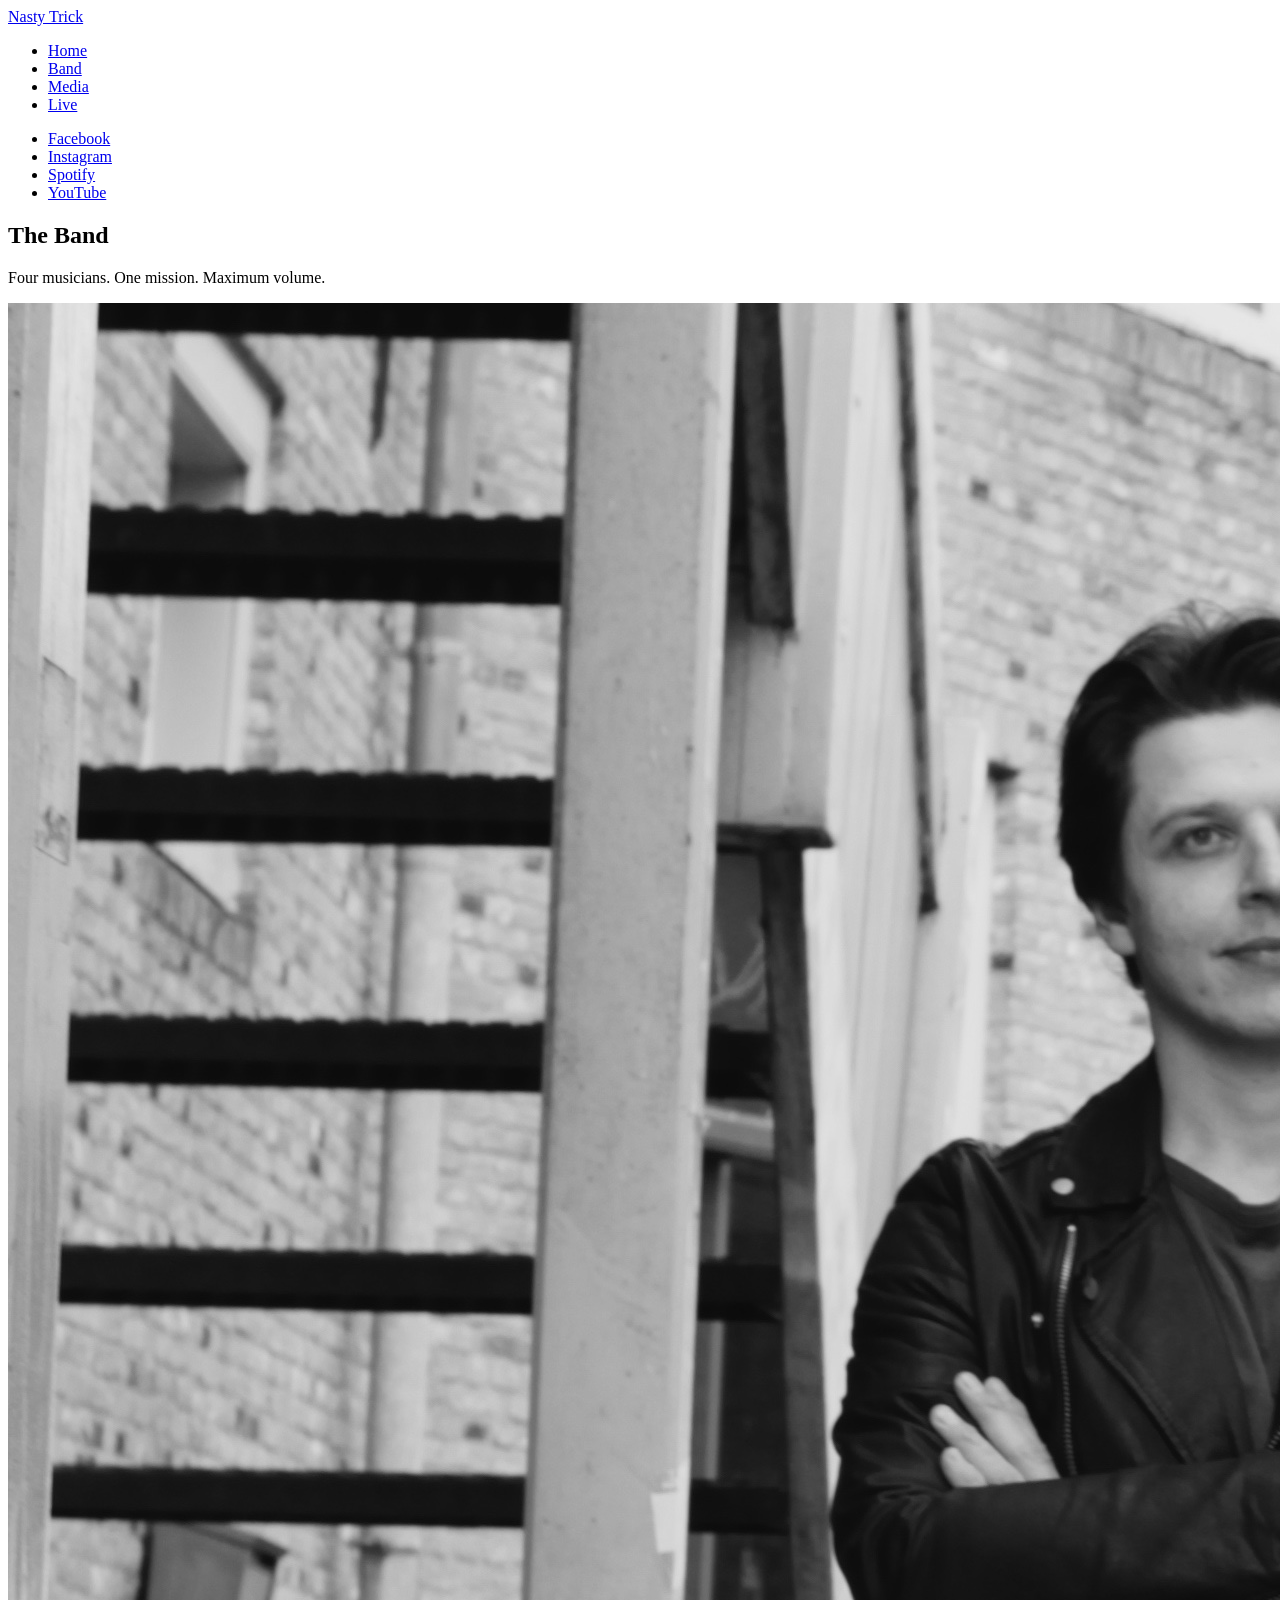
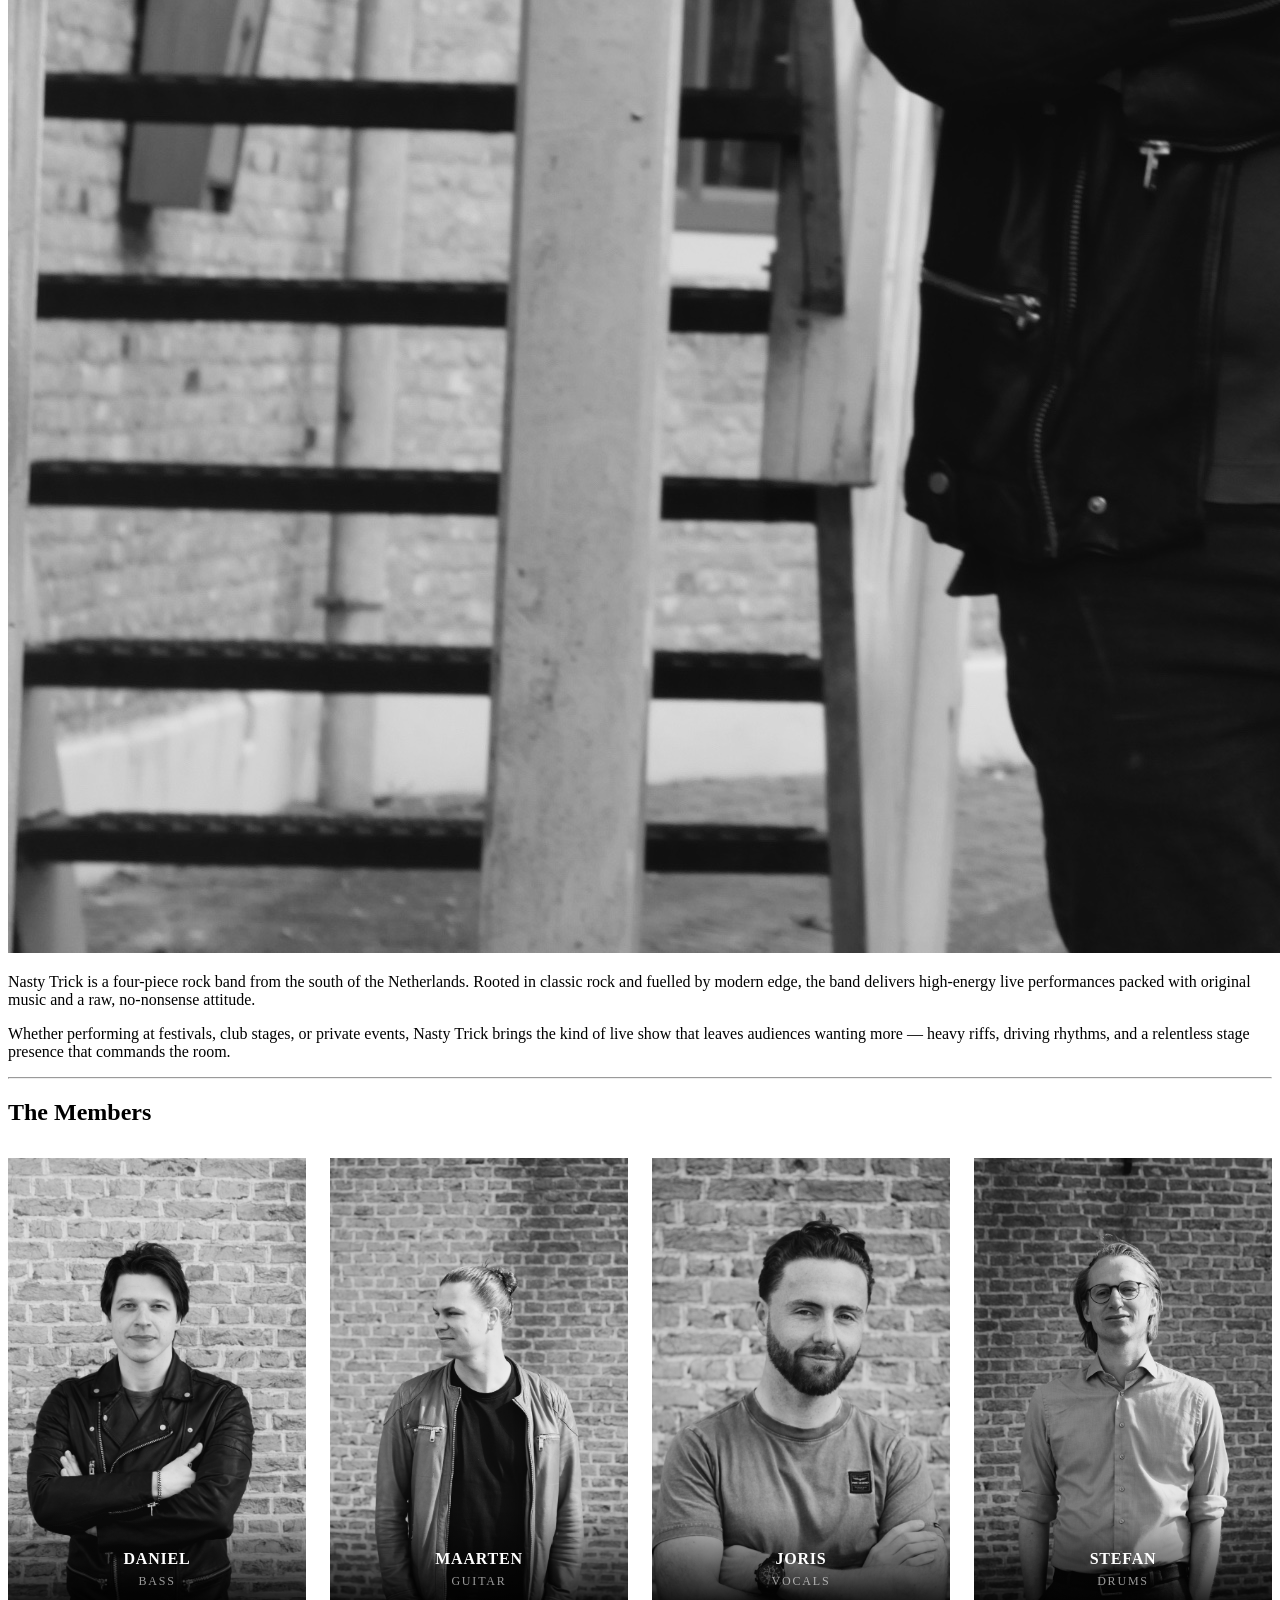
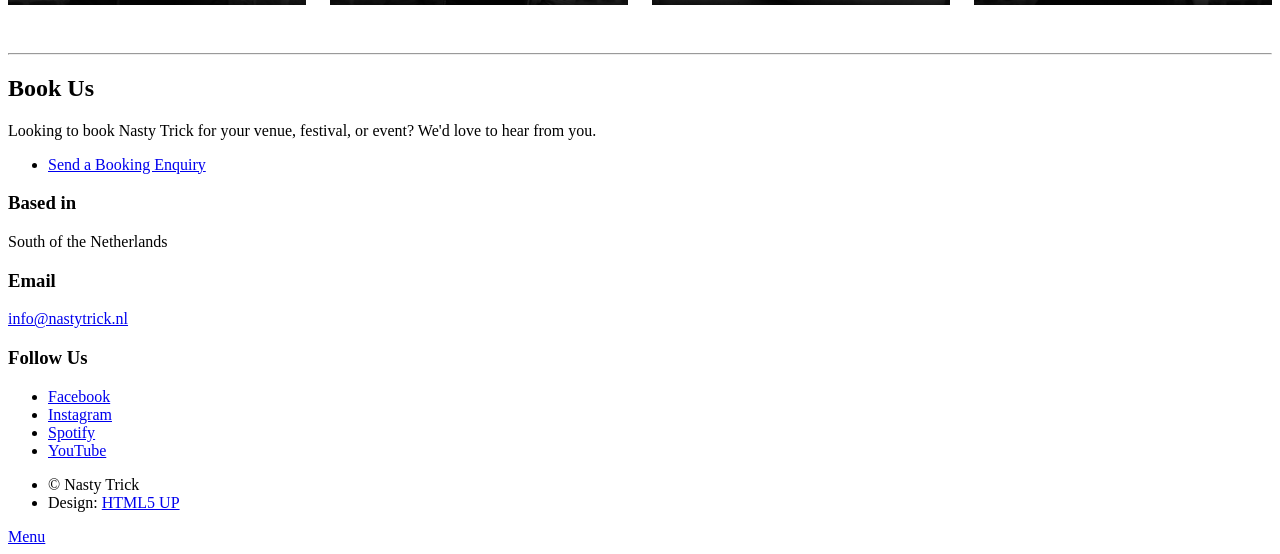
==== commit a7314670: "Band gallery v1" ====
--- a/band.html
+++ b/band.html
@@ -12,6 +12,85 @@
 	<meta name="viewport" content="width=device-width, initial-scale=1, user-scalable=no" />
 	<link rel="stylesheet" href="assets/css/main.css" />
 	<noscript><link rel="stylesheet" href="assets/css/noscript.css" /></noscript>
+	<style>
+		/* Member portrait cards */
+		.members-grid {
+			display: grid;
+			grid-template-columns: repeat(4, 1fr);
+			gap: 1.5rem;
+			margin: 2rem 0 3rem;
+		}
+
+		.member-card {
+			position: relative;
+			overflow: hidden;
+		}
+
+		.member-card .member-photo {
+			position: relative;
+			aspect-ratio: 2 / 3;
+			overflow: hidden;
+		}
+
+		.member-card .member-photo img {
+			width: 100%;
+			height: 100%;
+			object-fit: cover;
+			object-position: center top;
+			display: block;
+			transition: transform 0.4s ease;
+		}
+
+		.member-card:hover .member-photo img {
+			transform: scale(1.04);
+		}
+
+		.member-card .member-info {
+			position: absolute;
+			bottom: 0;
+			left: 0;
+			right: 0;
+			padding: 2.5rem 1rem 1rem;
+			background: linear-gradient(transparent, rgba(0, 0, 0, 0.88));
+			text-align: center;
+		}
+
+		.member-card .member-name {
+			display: block;
+			font-family: 'Merriweather', serif;
+			font-weight: 700;
+			font-size: 1rem;
+			letter-spacing: 0.05em;
+			color: #ffffff;
+			text-transform: uppercase;
+			line-height: 1.3;
+		}
+
+		.member-card .member-role {
+			display: block;
+			font-size: 0.75rem;
+			letter-spacing: 0.15em;
+			text-transform: uppercase;
+			color: rgba(255, 255, 255, 0.6);
+			margin-top: 0.25rem;
+		}
+
+		/* Responsive: 2 columns on tablet */
+		@media (max-width: 980px) {
+			.members-grid {
+				grid-template-columns: repeat(2, 1fr);
+				gap: 1rem;
+			}
+		}
+
+		/* Responsive: single column on small screens */
+		@media (max-width: 480px) {
+			.members-grid {
+				grid-template-columns: 1fr;
+				gap: 0.75rem;
+			}
+		}
+	</style>
 </head>
 
 <body class="is-preload">
@@ -48,7 +127,7 @@
 					<p>Four musicians. One mission. Maximum volume.</p>
 				</header>
 
-				<div class="image main"><img src="images/band/IMG_2258.jpg" alt="Nasty Trick" /></div>
+				<div class="image main"><img src="images/band/IMG_2480_16x9_BW.jpg" alt="Nasty Trick" /></div>
 
 				<p>Nasty Trick is a four-piece rock band from the south of the Netherlands. Rooted in classic rock and fuelled by modern edge, the band delivers high-energy live performances packed with original music and a raw, no-nonsense attitude.</p>
 
@@ -58,24 +137,49 @@
 
 				<h2>The Members</h2>
 
-				<!-- Replace the placeholder member names/roles/bios below -->
-				<div class="row">
-					<div class="col-6 col-12-small">
-						<h3>Vocals</h3>
-						<p><em>Member name coming soon.</em></p>
-					</div>
-					<div class="col-6 col-12-small">
-						<h3>Guitar</h3>
-						<p><em>Member name coming soon.</em></p>
-					</div>
-					<div class="col-6 col-12-small">
-						<h3>Bass</h3>
-						<p><em>Member name coming soon.</em></p>
-					</div>
-					<div class="col-6 col-12-small">
-						<h3>Drums</h3>
-						<p><em>Member name coming soon.</em></p>
-					</div>
+				<!-- Update the role labels below to match who plays what -->
+				<div class="members-grid">
+
+					<div class="member-card">
+						<div class="member-photo">
+							<img src="images/daniel/IMG_2089_9x16_BW.jpg" alt="Daniel" />
+							<div class="member-info">
+								<span class="member-name">Daniel</span>
+								<span class="member-role">Bass</span>
+							</div>
+						</div>
+					</div>
+
+					<div class="member-card">
+						<div class="member-photo">
+							<img src="images/maarten/IMG_2113_9x16_BW.jpg" alt="Maarten" />
+							<div class="member-info">
+								<span class="member-name">Maarten</span>
+								<span class="member-role">Guitar</span>
+							</div>
+						</div>
+					</div>
+
+					<div class="member-card">
+						<div class="member-photo">
+							<img src="images/joris/IMG_2173_9x16_BW.jpg" alt="Joris" />
+							<div class="member-info">
+								<span class="member-name">Joris</span>
+								<span class="member-role">Vocals</span>
+							</div>
+						</div>
+					</div>
+
+					<div class="member-card">
+						<div class="member-photo">
+							<img src="images/stefan/IMG_2210_9x16_BW.jpg" alt="Stefan" />
+							<div class="member-info">
+								<span class="member-name">Stefan</span>
+								<span class="member-role">Drums</span>
+							</div>
+						</div>
+					</div>
+
 				</div>
 
 				<hr />
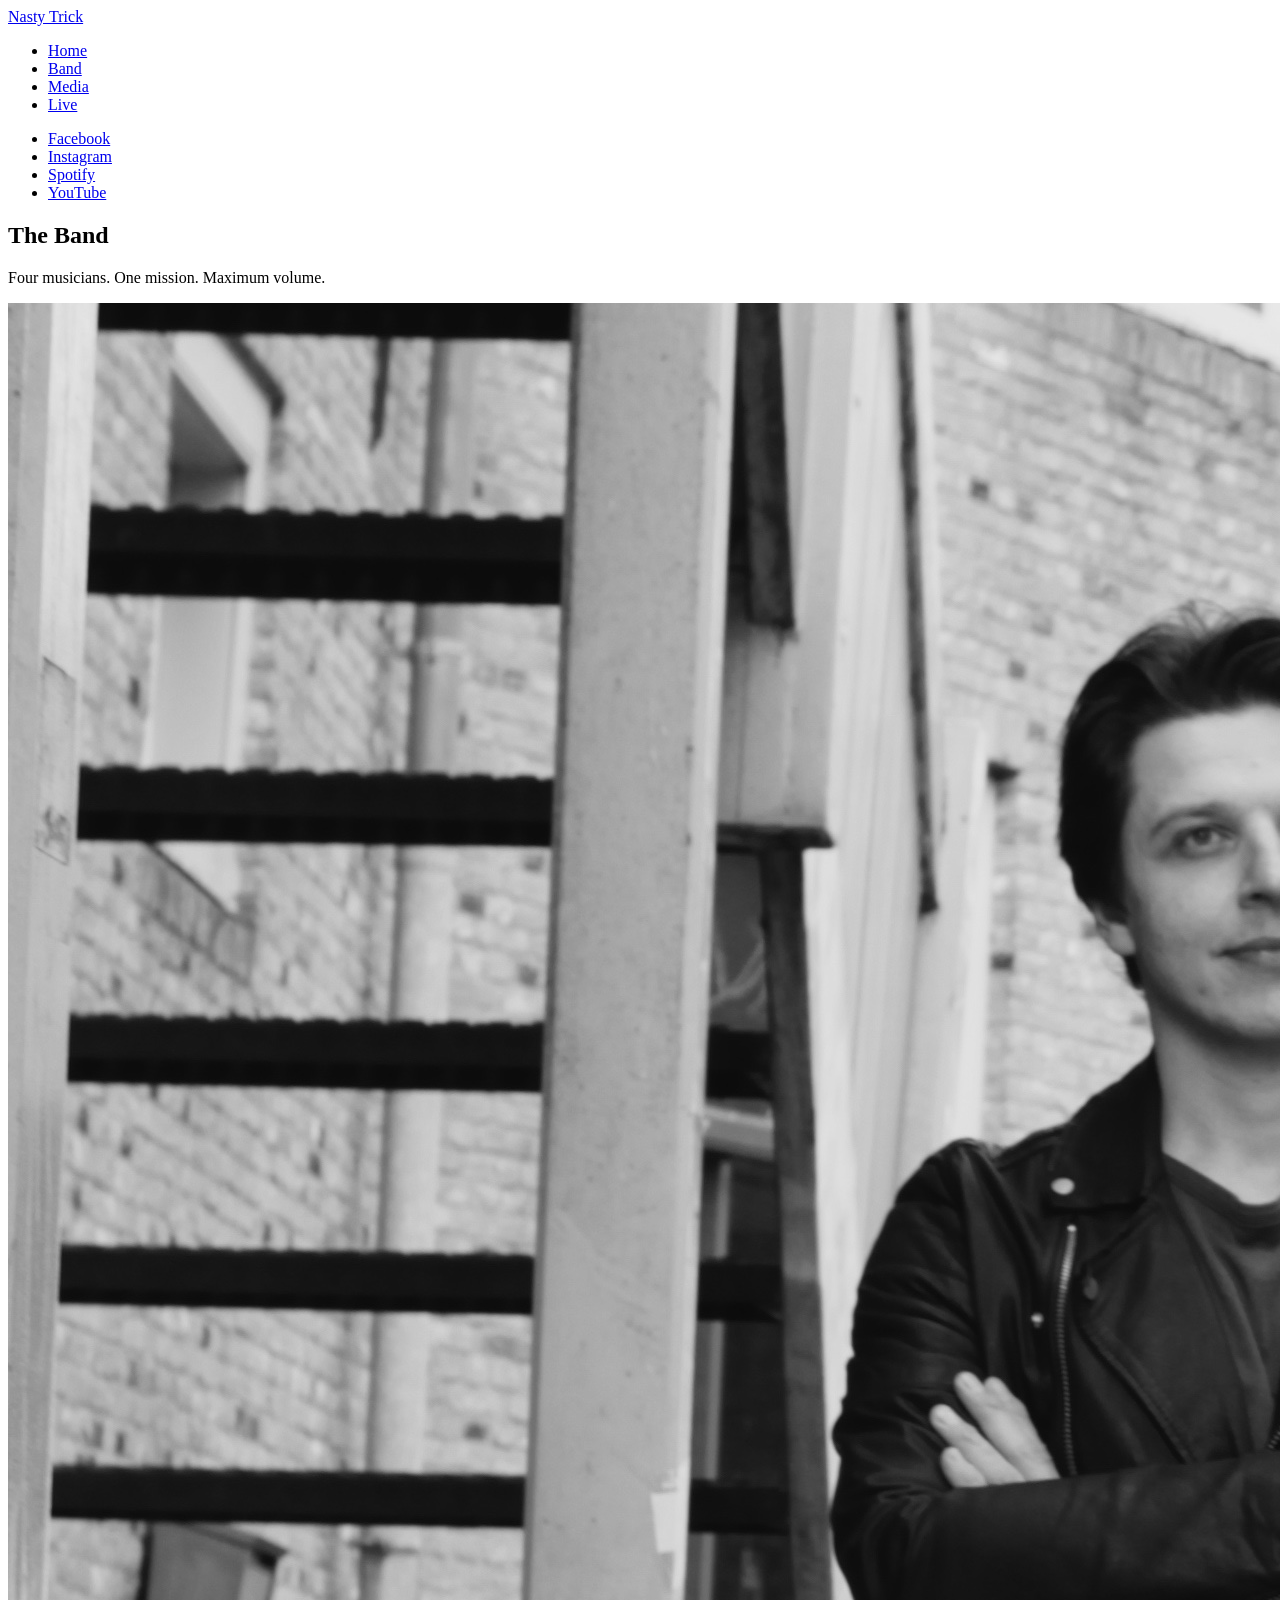
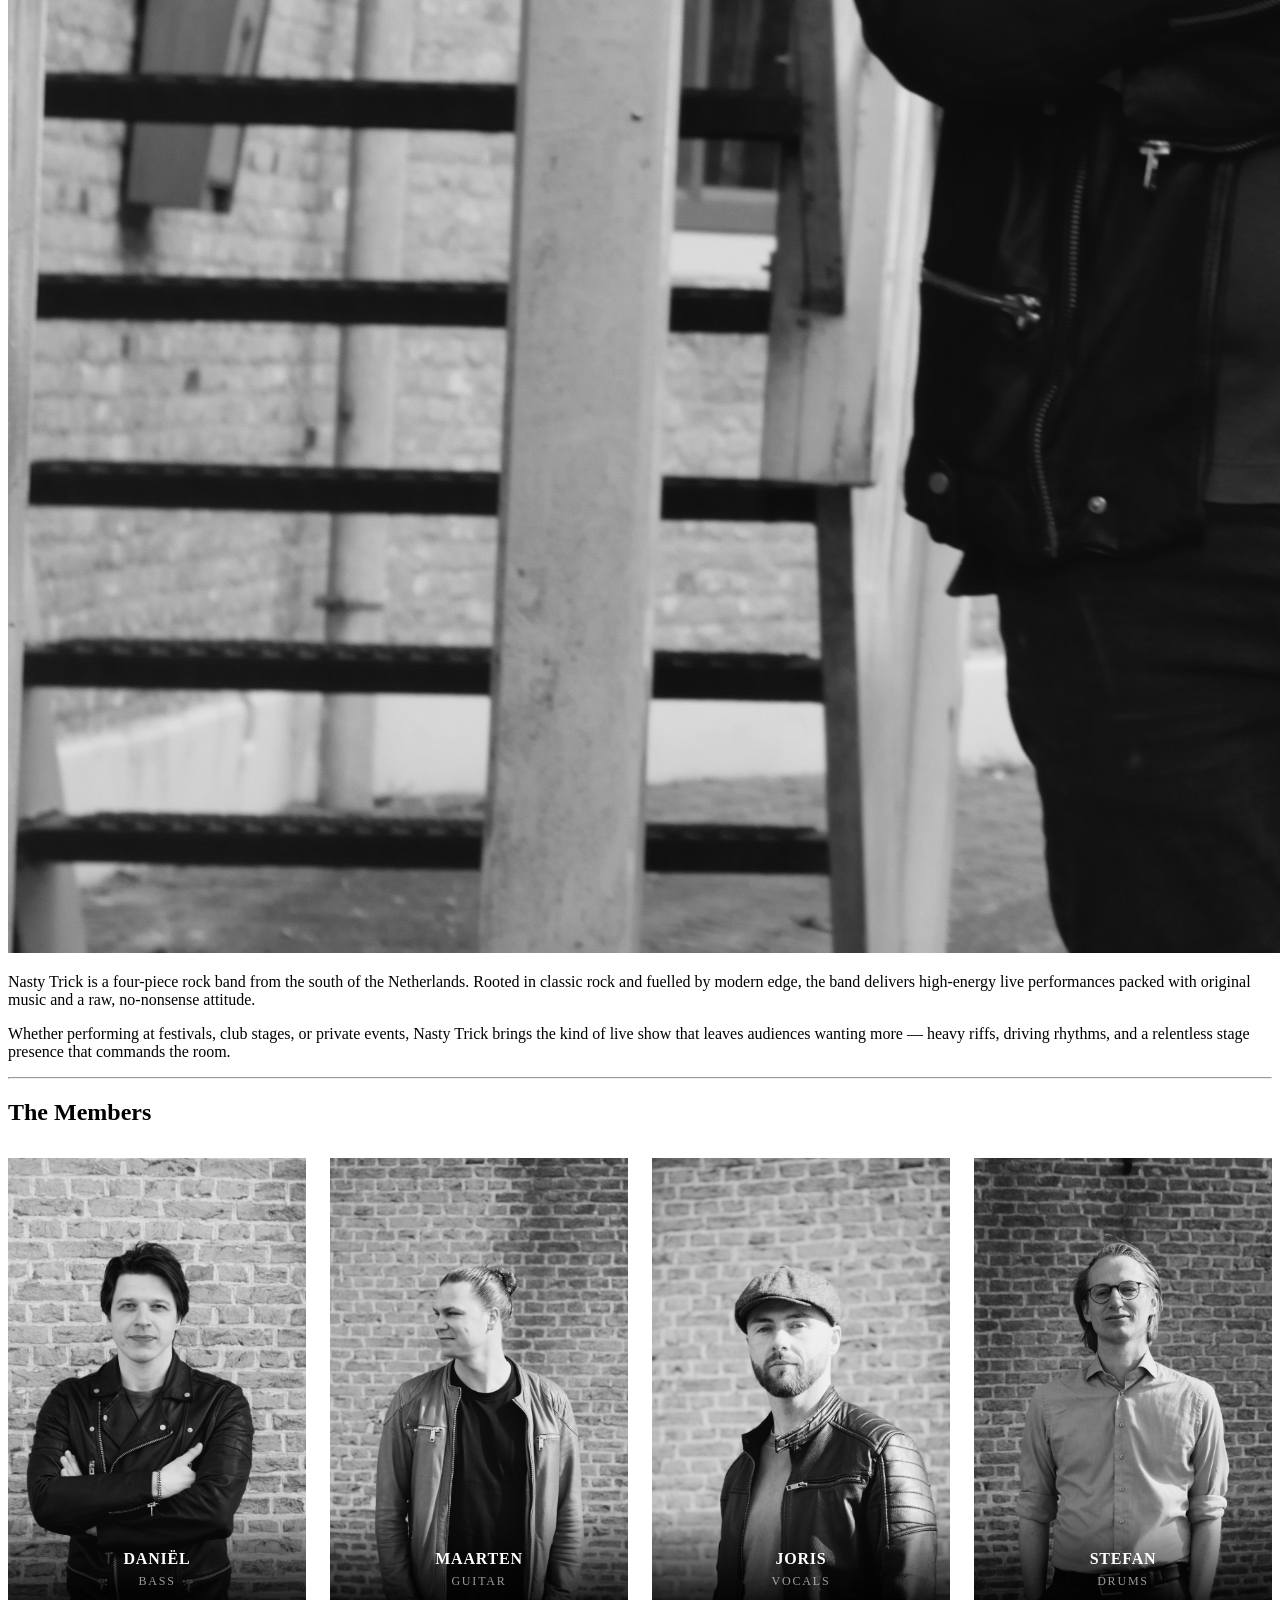
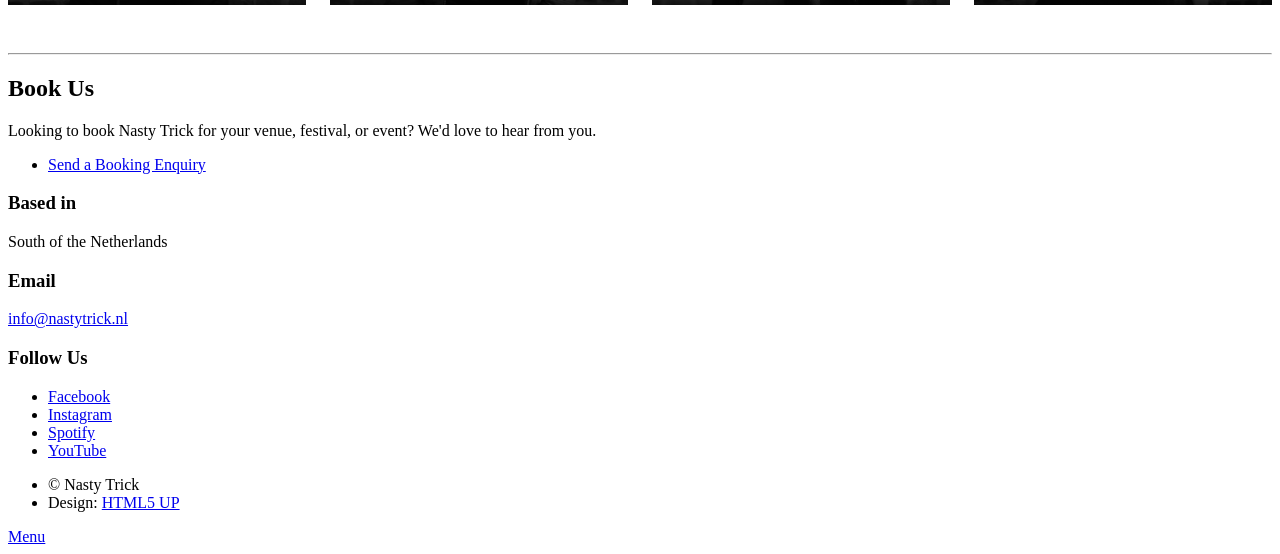
==== commit 02acc032: "Band: better selection" ====
--- a/band.html
+++ b/band.html
@@ -144,7 +144,7 @@
 						<div class="member-photo">
 							<img src="images/daniel/IMG_2089_9x16_BW.jpg" alt="Daniel" />
 							<div class="member-info">
-								<span class="member-name">Daniel</span>
+								<span class="member-name">Daniël</span>
 								<span class="member-role">Bass</span>
 							</div>
 						</div>
@@ -162,7 +162,7 @@
 
 					<div class="member-card">
 						<div class="member-photo">
-							<img src="images/joris/IMG_2173_9x16_BW.jpg" alt="Joris" />
+							<img src="images/joris/IMG_2147_9x16_BW.jpg" alt="Joris" />
 							<div class="member-info">
 								<span class="member-name">Joris</span>
 								<span class="member-role">Vocals</span>
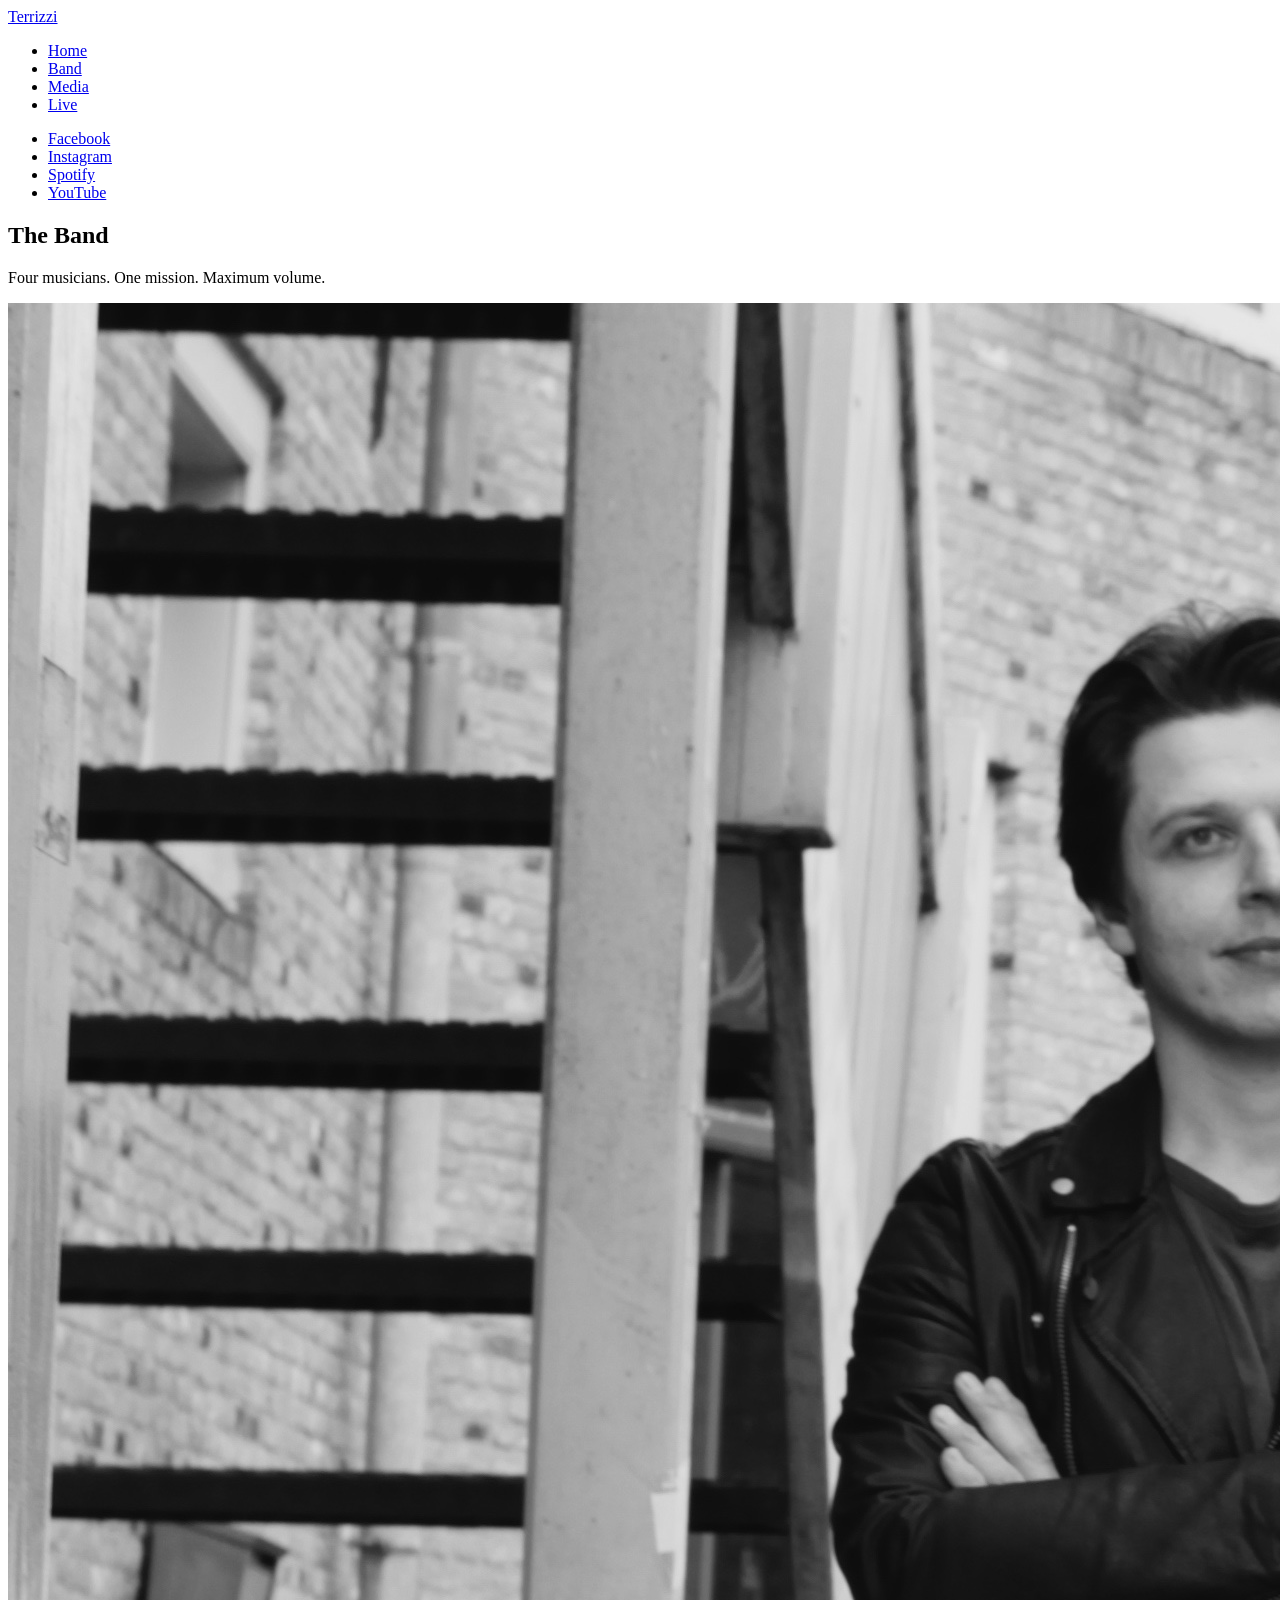
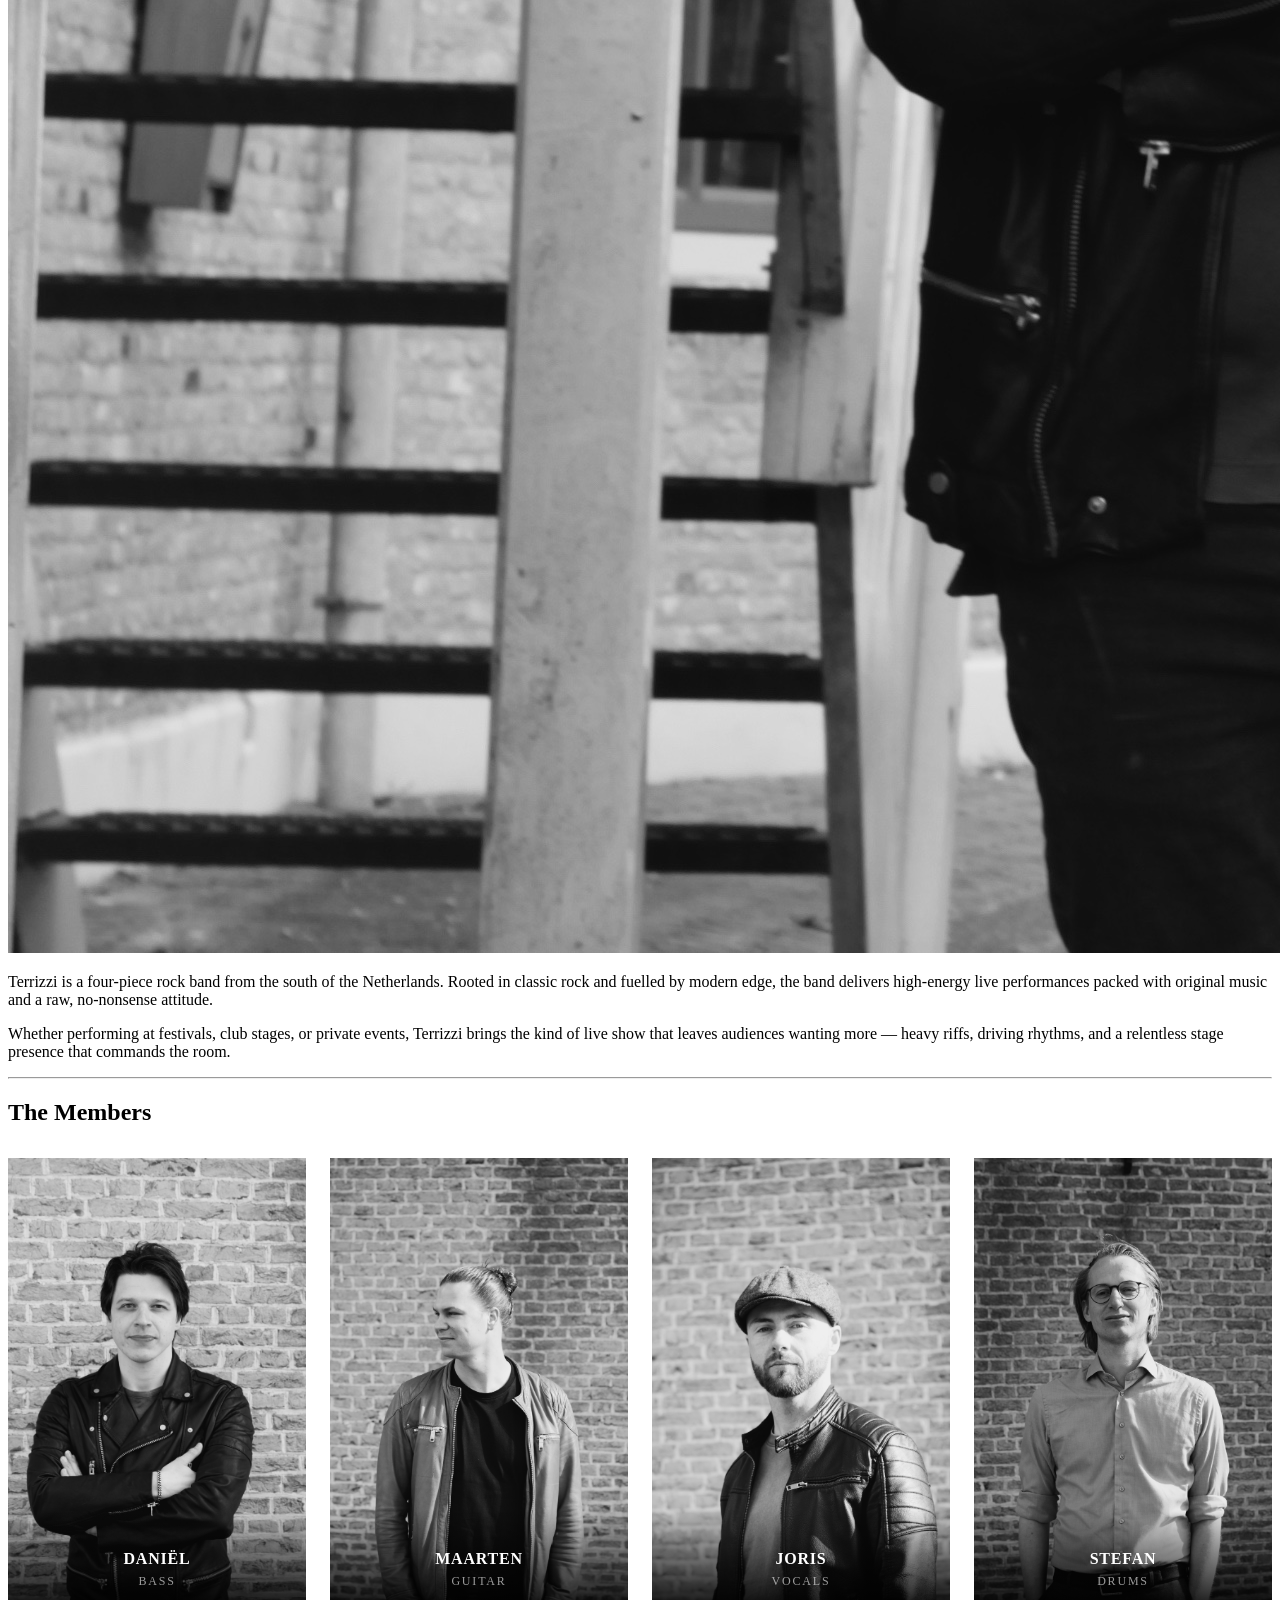
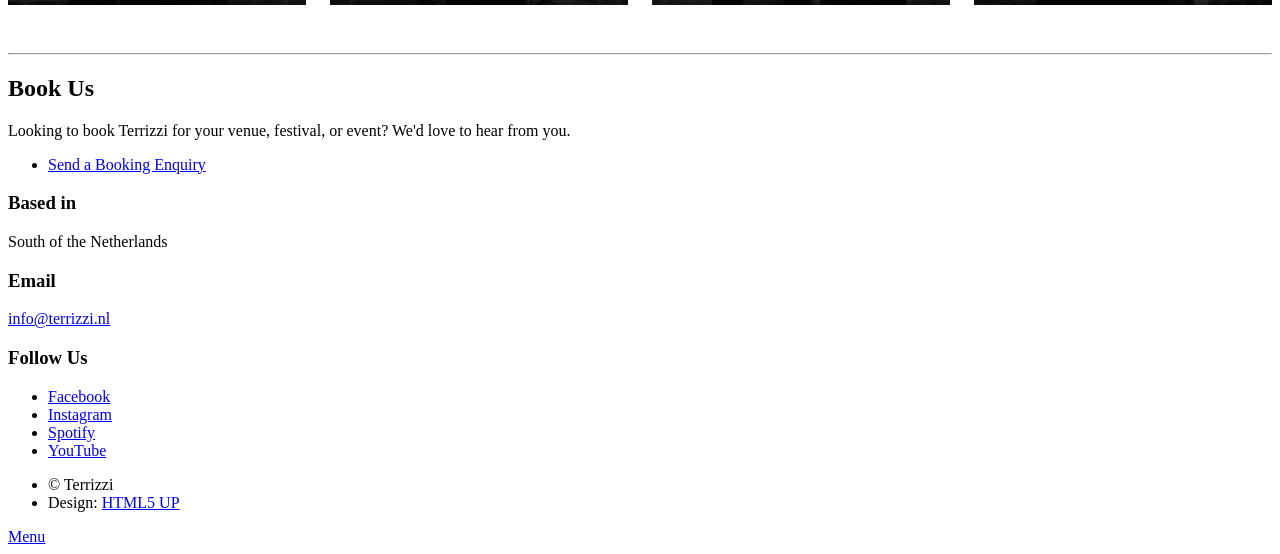
==== commit f73d27e8: "Title update" ====
--- a/band.html
+++ b/band.html
@@ -7,7 +7,7 @@
 <html>
 
 <head>
-	<title>Nasty Trick - The Band</title>
+	<title>Terrizzi - The Band</title>
 	<meta charset="utf-8" />
 	<meta name="viewport" content="width=device-width, initial-scale=1, user-scalable=no" />
 	<link rel="stylesheet" href="assets/css/main.css" />
@@ -99,7 +99,7 @@
 
 		<!-- Header -->
 		<header id="header">
-			<a href="index.html" class="logo">Nasty Trick</a>
+			<a href="index.html" class="logo">Terrizzi</a>
 		</header>
 
 		<!-- Nav -->
@@ -127,11 +127,11 @@
 					<p>Four musicians. One mission. Maximum volume.</p>
 				</header>
 
-				<div class="image main"><img src="images/band/IMG_2480_16x9_BW.jpg" alt="Nasty Trick" /></div>
-
-				<p>Nasty Trick is a four-piece rock band from the south of the Netherlands. Rooted in classic rock and fuelled by modern edge, the band delivers high-energy live performances packed with original music and a raw, no-nonsense attitude.</p>
-
-				<p>Whether performing at festivals, club stages, or private events, Nasty Trick brings the kind of live show that leaves audiences wanting more — heavy riffs, driving rhythms, and a relentless stage presence that commands the room.</p>
+				<div class="image main"><img src="images/band/IMG_2480_16x9_BW.jpg" alt="Terrizzi" /></div>
+
+				<p>Terrizzi is a four-piece rock band from the south of the Netherlands. Rooted in classic rock and fuelled by modern edge, the band delivers high-energy live performances packed with original music and a raw, no-nonsense attitude.</p>
+
+				<p>Whether performing at festivals, club stages, or private events, Terrizzi brings the kind of live show that leaves audiences wanting more — heavy riffs, driving rhythms, and a relentless stage presence that commands the room.</p>
 
 				<hr />
 
@@ -185,7 +185,7 @@
 				<hr />
 
 				<h2>Book Us</h2>
-				<p>Looking to book Nasty Trick for your venue, festival, or event? We'd love to hear from you.</p>
+				<p>Looking to book Terrizzi for your venue, festival, or event? We'd love to hear from you.</p>
 				<ul class="actions">
 					<li><a href="index.html#footer" class="button primary">Send a Booking Enquiry</a></li>
 				</ul>
@@ -203,7 +203,7 @@
 				</section>
 				<section>
 					<h3>Email</h3>
-					<p><a href="mailto:info@nastytrick.nl">info@nastytrick.nl</a></p>
+					<p><a href="mailto:info@terrizzi.nl">info@terrizzi.nl</a></p>
 				</section>
 				<section>
 					<h3>Follow Us</h3>
@@ -219,7 +219,7 @@
 
 		<!-- Copyright -->
 		<div id="copyright">
-			<ul><li>&copy; Nasty Trick</li><li>Design: <a href="https://html5up.net">HTML5 UP</a></li></ul>
+			<ul><li>&copy; Terrizzi</li><li>Design: <a href="https://html5up.net">HTML5 UP</a></li></ul>
 		</div>
 
 	</div>
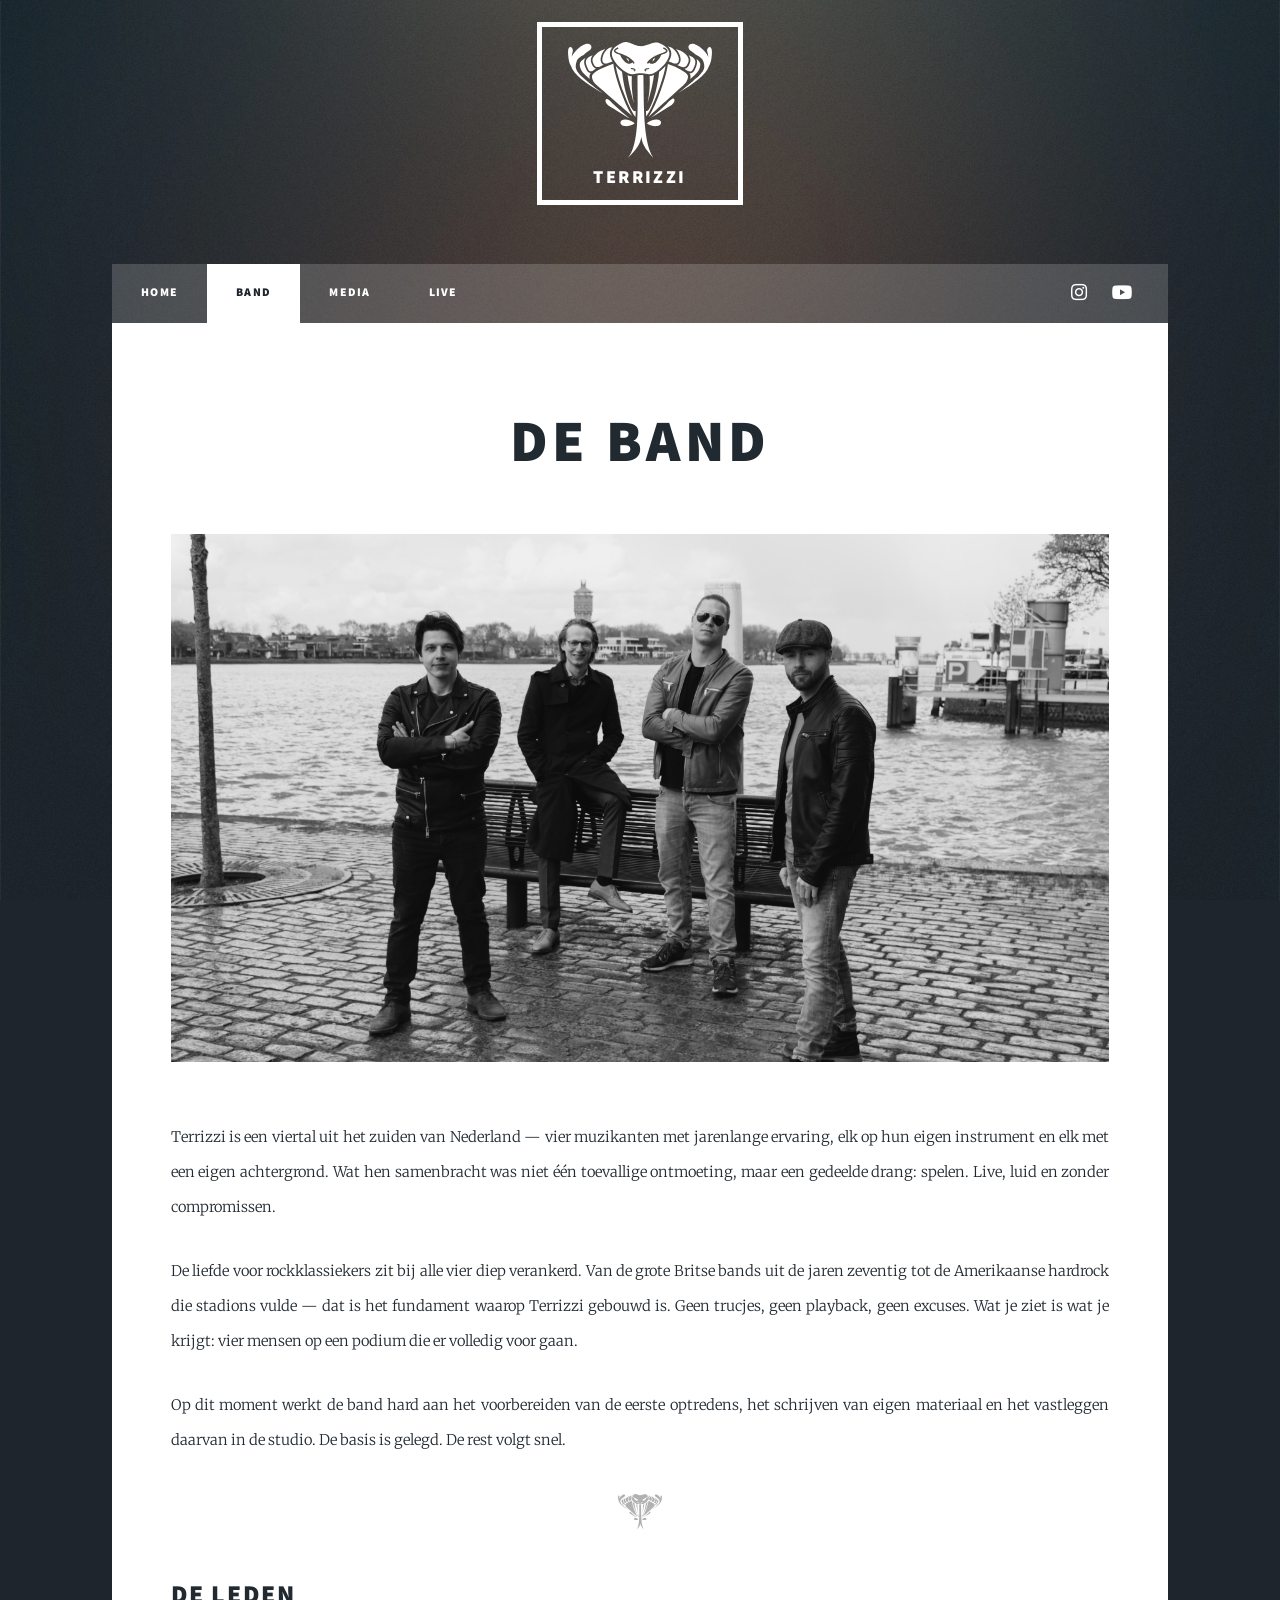
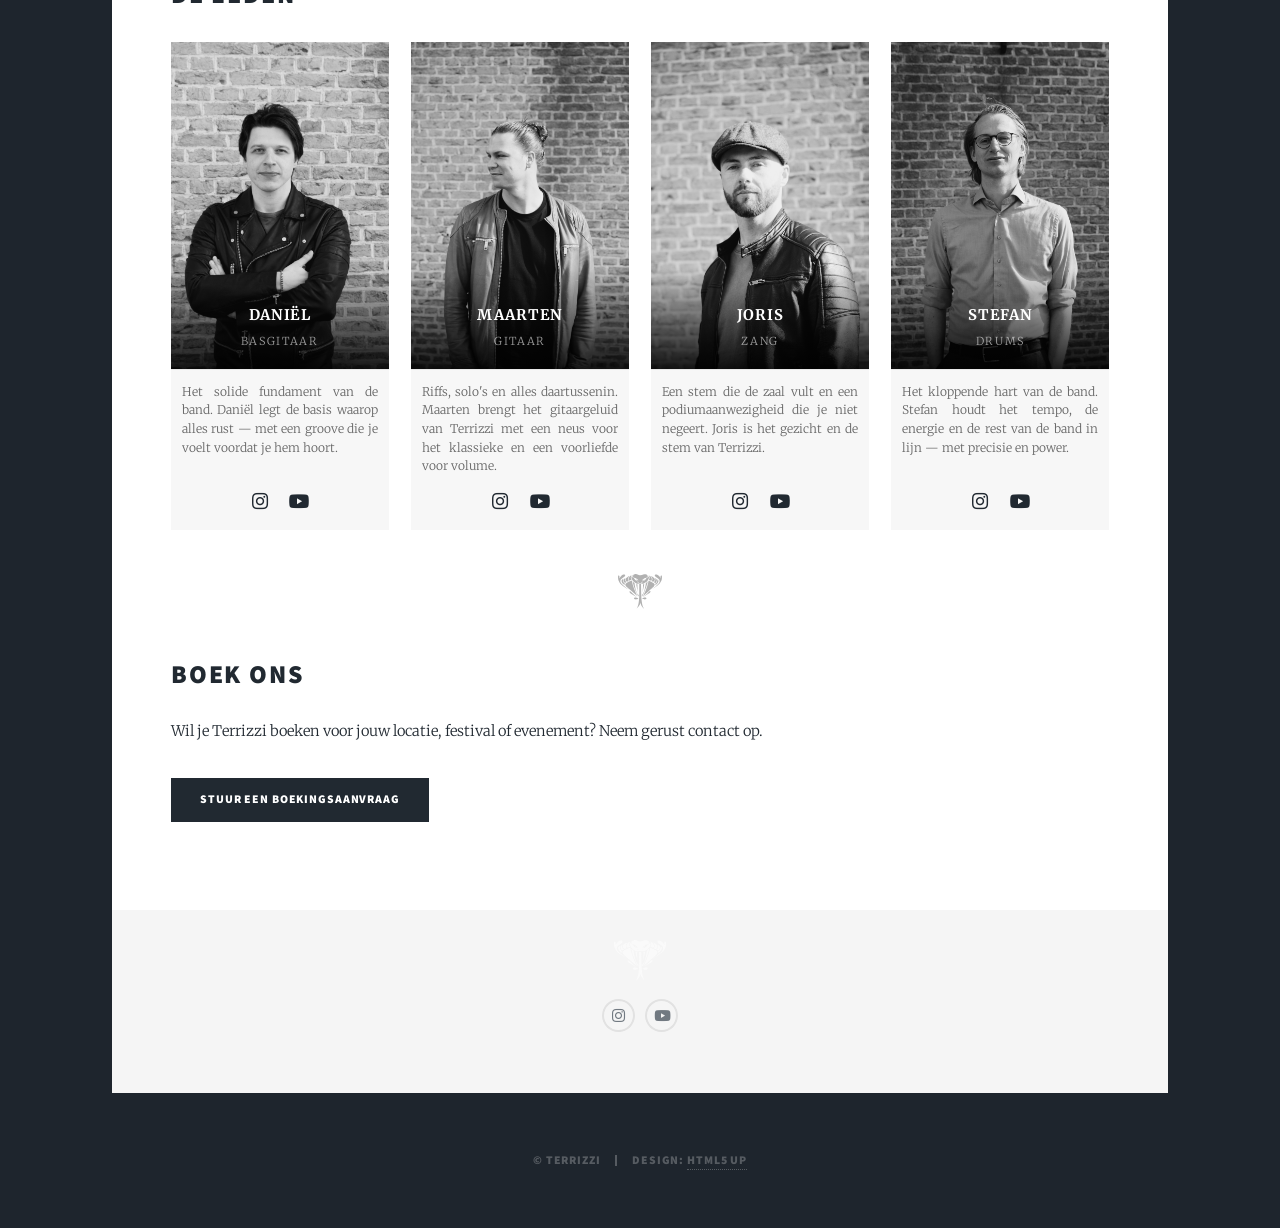
==== commit 59164062: "2026-04-12" ====
--- a/band.html
+++ b/band.html
@@ -7,99 +7,22 @@
 <html>
 
 <head>
-	<title>Terrizzi - The Band</title>
+	<title>Terrizzi</title>
 	<meta charset="utf-8" />
 	<meta name="viewport" content="width=device-width, initial-scale=1, user-scalable=no" />
 	<link rel="stylesheet" href="assets/css/main.css" />
+	<link rel="stylesheet" href="assets/css/terrizzi.css" />
 	<noscript><link rel="stylesheet" href="assets/css/noscript.css" /></noscript>
-	<style>
-		/* Member portrait cards */
-		.members-grid {
-			display: grid;
-			grid-template-columns: repeat(4, 1fr);
-			gap: 1.5rem;
-			margin: 2rem 0 3rem;
-		}
-
-		.member-card {
-			position: relative;
-			overflow: hidden;
-		}
-
-		.member-card .member-photo {
-			position: relative;
-			aspect-ratio: 2 / 3;
-			overflow: hidden;
-		}
-
-		.member-card .member-photo img {
-			width: 100%;
-			height: 100%;
-			object-fit: cover;
-			object-position: center top;
-			display: block;
-			transition: transform 0.4s ease;
-		}
-
-		.member-card:hover .member-photo img {
-			transform: scale(1.04);
-		}
-
-		.member-card .member-info {
-			position: absolute;
-			bottom: 0;
-			left: 0;
-			right: 0;
-			padding: 2.5rem 1rem 1rem;
-			background: linear-gradient(transparent, rgba(0, 0, 0, 0.88));
-			text-align: center;
-		}
-
-		.member-card .member-name {
-			display: block;
-			font-family: 'Merriweather', serif;
-			font-weight: 700;
-			font-size: 1rem;
-			letter-spacing: 0.05em;
-			color: #ffffff;
-			text-transform: uppercase;
-			line-height: 1.3;
-		}
-
-		.member-card .member-role {
-			display: block;
-			font-size: 0.75rem;
-			letter-spacing: 0.15em;
-			text-transform: uppercase;
-			color: rgba(255, 255, 255, 0.6);
-			margin-top: 0.25rem;
-		}
-
-		/* Responsive: 2 columns on tablet */
-		@media (max-width: 980px) {
-			.members-grid {
-				grid-template-columns: repeat(2, 1fr);
-				gap: 1rem;
-			}
-		}
-
-		/* Responsive: single column on small screens */
-		@media (max-width: 480px) {
-			.members-grid {
-				grid-template-columns: 1fr;
-				gap: 0.75rem;
-			}
-		}
-	</style>
+	<link rel="icon" type="image/svg+xml" href="assets/img/logo/Icon_Trans.svg" />
 </head>
 
-<body class="is-preload">
+<body class="is-preload page-inner">
 
 	<div id="wrapper">
 
 		<!-- Header -->
 		<header id="header">
-			<a href="index.html" class="logo">Terrizzi</a>
+			<a href="index.html" class="logo"><img src="assets/img/logo/Icon_Trans.svg" alt="" /><span class="logo-name">Terrizzi</span></a>
 		</header>
 
 		<!-- Nav -->
@@ -111,10 +34,8 @@
 				<li><a href="live.html">Live</a></li>
 			</ul>
 			<ul class="icons">
-				<li><a href="#" class="icon brands fa-facebook-f"><span class="label">Facebook</span></a></li>
-				<li><a href="#" class="icon brands fa-instagram"><span class="label">Instagram</span></a></li>
-				<li><a href="#" class="icon brands fa-spotify"><span class="label">Spotify</span></a></li>
-				<li><a href="#" class="icon brands fa-youtube"><span class="label">YouTube</span></a></li>
+				<li><a href="https://www.instagram.com/terrizzi_official" target="_blank" rel="noopener noreferrer" class="icon brands fa-instagram"><span class="label">Instagram</span></a></li>
+				<li><a href="https://www.youtube.com/@terrizzi_official" target="_blank" rel="noopener noreferrer" class="icon brands fa-youtube"><span class="label">YouTube</span></a></li>
 			</ul>
 		</nav>
 
@@ -123,71 +44,104 @@
 
 			<section class="post">
 				<header class="major">
-					<h1>The Band</h1>
-					<p>Four musicians. One mission. Maximum volume.</p>
+					<h1>De Band</h1>
 				</header>
 
-				<div class="image main"><img src="images/band/IMG_2480_16x9_BW.jpg" alt="Terrizzi" /></div>
+				<div class="image main"><img src="assets/img/band/IMG_2040_16x9_BW.jpg" alt="Terrizzi" /></div>
 
-				<p>Terrizzi is a four-piece rock band from the south of the Netherlands. Rooted in classic rock and fuelled by modern edge, the band delivers high-energy live performances packed with original music and a raw, no-nonsense attitude.</p>
+				<p>Terrizzi is een viertal uit het zuiden van Nederland — vier muzikanten met jarenlange ervaring, elk op hun eigen instrument en elk met een eigen achtergrond. Wat hen samenbracht was niet één toevallige ontmoeting, maar een gedeelde drang: spelen. Live, luid en zonder compromissen.</p>
 
-				<p>Whether performing at festivals, club stages, or private events, Terrizzi brings the kind of live show that leaves audiences wanting more — heavy riffs, driving rhythms, and a relentless stage presence that commands the room.</p>
+				<p>De liefde voor rockklassiekers zit bij alle vier diep verankerd. Van de grote Britse bands uit de jaren zeventig tot de Amerikaanse hardrock die stadions vulde — dat is het fundament waarop Terrizzi gebouwd is. Geen trucjes, geen playback, geen excuses. Wat je ziet is wat je krijgt: vier mensen op een podium die er volledig voor gaan.</p>
 
-				<hr />
+				<p>Op dit moment werkt de band hard aan het voorbereiden van de eerste optredens, het schrijven van eigen materiaal en het vastleggen daarvan in de studio. De basis is gelegd. De rest volgt snel.</p>
 
-				<h2>The Members</h2>
+				<div class="logo-divider">
+					<img src="assets/img/logo/Icon_Trans.svg" alt="" />
+				</div>
+
+				<h2>De leden</h2>
 
 				<!-- Update the role labels below to match who plays what -->
 				<div class="members-grid">
 
 					<div class="member-card">
 						<div class="member-photo">
-							<img src="images/daniel/IMG_2089_9x16_BW.jpg" alt="Daniel" />
+							<img src="assets/img/daniel/IMG_2089_9x16_BW.jpg" alt="Daniel" />
 							<div class="member-info">
 								<span class="member-name">Daniël</span>
-								<span class="member-role">Bass</span>
+								<span class="member-role">Basgitaar</span>
 							</div>
+						</div>
+						<div class="member-bio">
+							<p>Het solide fundament van de band. Daniël legt de basis waarop alles rust — met een groove die je voelt voordat je hem hoort.</p>
+							<ul class="icons">
+								<li><a href="https://www.instagram.com/dvt1092" target="_blank" class="icon brands fa-instagram"><span class="label">Instagram</span></a></li>
+								<li><a href="https://www.youtube.com/@dvt1092" target="_blank" class="icon brands fa-youtube"><span class="label">YouTube</span></a></li>
+							</ul>
 						</div>
 					</div>
 
 					<div class="member-card">
 						<div class="member-photo">
-							<img src="images/maarten/IMG_2113_9x16_BW.jpg" alt="Maarten" />
+							<img src="assets/img/maarten/IMG_2113_9x16_BW.jpg" alt="Maarten" />
 							<div class="member-info">
 								<span class="member-name">Maarten</span>
-								<span class="member-role">Guitar</span>
+								<span class="member-role">Gitaar</span>
 							</div>
+						</div>
+						<div class="member-bio">
+							<p>Riffs, solo's en alles daartussenin. Maarten brengt het gitaargeluid van Terrizzi met een neus voor het klassieke en een voorliefde voor volume.</p>
+							<ul class="icons">
+								<li><a href="#" target="_blank" rel="noopener noreferrer" class="icon brands fa-instagram"><span class="label">Instagram</span></a></li>
+								<li><a href="#" target="_blank" rel="noopener noreferrer" class="icon brands fa-youtube"><span class="label">YouTube</span></a></li>
+							</ul>
 						</div>
 					</div>
 
 					<div class="member-card">
 						<div class="member-photo">
-							<img src="images/joris/IMG_2147_9x16_BW.jpg" alt="Joris" />
+							<img src="assets/img/joris/IMG_2147_9x16_BW.jpg" alt="Joris" />
 							<div class="member-info">
 								<span class="member-name">Joris</span>
-								<span class="member-role">Vocals</span>
+								<span class="member-role">Zang</span>
 							</div>
+						</div>
+						<div class="member-bio">
+							<p>Een stem die de zaal vult en een podiumaanwezigheid die je niet negeert. Joris is het gezicht en de stem van Terrizzi.</p>
+							<ul class="icons">
+								<li><a href="#" target="_blank" rel="noopener noreferrer" class="icon brands fa-instagram"><span class="label">Instagram</span></a></li>
+								<li><a href="#" target="_blank" rel="noopener noreferrer" class="icon brands fa-youtube"><span class="label">YouTube</span></a></li>
+							</ul>
 						</div>
 					</div>
 
 					<div class="member-card">
 						<div class="member-photo">
-							<img src="images/stefan/IMG_2210_9x16_BW.jpg" alt="Stefan" />
+							<img src="assets/img/stefan/IMG_2210_9x16_BW.jpg" alt="Stefan" />
 							<div class="member-info">
 								<span class="member-name">Stefan</span>
 								<span class="member-role">Drums</span>
 							</div>
 						</div>
+						<div class="member-bio">
+							<p>Het kloppende hart van de band. Stefan houdt het tempo, de energie en de rest van de band in lijn — met precisie en power.</p>
+							<ul class="icons">
+								<li><a href="#" target="_blank" rel="noopener noreferrer" class="icon brands fa-instagram"><span class="label">Instagram</span></a></li>
+								<li><a href="#" target="_blank" rel="noopener noreferrer" class="icon brands fa-youtube"><span class="label">YouTube</span></a></li>
+							</ul>
+						</div>
 					</div>
 
 				</div>
 
-				<hr />
+				<div class="logo-divider">
+					<img src="assets/img/logo/Icon_Trans.svg" alt="" />
+				</div>
 
-				<h2>Book Us</h2>
-				<p>Looking to book Terrizzi for your venue, festival, or event? We'd love to hear from you.</p>
+				<h2>Boek ons</h2>
+				<p>Wil je Terrizzi boeken voor jouw locatie, festival of evenement? Neem gerust contact op.</p>
 				<ul class="actions">
-					<li><a href="index.html#footer" class="button primary">Send a Booking Enquiry</a></li>
+					<li><a href="index.html#footer" class="button primary">Stuur een boekingsaanvraag</a></li>
 				</ul>
 
 			</section>
@@ -196,24 +150,12 @@
 
 		<!-- Footer -->
 		<footer id="footer">
-			<section class="split contact">
-				<section>
-					<h3>Based in</h3>
-					<p>South of the Netherlands</p>
-				</section>
-				<section>
-					<h3>Email</h3>
-					<p><a href="mailto:info@terrizzi.nl">info@terrizzi.nl</a></p>
-				</section>
-				<section>
-					<h3>Follow Us</h3>
-					<ul class="icons alt">
-						<li><a href="#" class="icon brands alt fa-facebook-f"><span class="label">Facebook</span></a></li>
-						<li><a href="#" class="icon brands alt fa-instagram"><span class="label">Instagram</span></a></li>
-						<li><a href="#" class="icon brands alt fa-spotify"><span class="label">Spotify</span></a></li>
-						<li><a href="#" class="icon brands alt fa-youtube"><span class="label">YouTube</span></a></li>
-					</ul>
-				</section>
+			<section>
+				<img src="assets/img/logo/Icon_Trans.svg" alt="Terrizzi" class="logo-stamp" />
+				<ul class="icons alt">
+					<li><a href="https://www.instagram.com/terrizzi_official" target="_blank" rel="noopener noreferrer" class="icon brands alt fa-instagram"><span class="label">Instagram</span></a></li>
+					<li><a href="https://www.youtube.com/@terrizzi_official" target="_blank" rel="noopener noreferrer" class="icon brands alt fa-youtube"><span class="label">YouTube</span></a></li>
+				</ul>
 			</section>
 		</footer>
 
--- a/assets/css/main.css
+++ b/assets/css/main.css
@@ -1,10 +1,10 @@
 @import url(fontawesome-all.min.css);
 @import url("https://fonts.googleapis.com/css?family=Merriweather:300,700,300italic,700italic|Source+Sans+Pro:900");
 
-/*
-	Massively by HTML5 UP
-	html5up.net | @ajlkn
-	Free for personal and commercial use under the CCA 3.0 license (html5up.net/license)
+/*
+	Massively by HTML5 UP
+	html5up.net | @ajlkn
+	Free for personal and commercial use under the CCA 3.0 license (html5up.net/license)
 */
 
 html, body, div, span, applet, object,
--- a/assets/css/terrizzi.css
+++ b/assets/css/terrizzi.css
@@ -0,0 +1,214 @@
+/* =============================================================
+   Terrizzi — custom styles
+   ============================================================= */
+
+/* Transitions ------------------------------------------------- */
+#intro { transition: opacity 0.4s ease, transform 0.4s ease !important; }
+#nav   { transition: opacity 0.4s ease, transform 0.4s ease !important; }
+
+/* Intro watermark --------------------------------------------- */
+#intro::before {
+	content: '';
+	position: absolute;
+	top: 50%;
+	left: 50%;
+	transform: translate(-50%, -55%);
+	width: min(40vw, 420px);
+	height: min(40vw, 420px);
+	background: url('../img/logo/Icon_Trans.svg') center / contain no-repeat;
+	opacity: 0.6;
+	filter: invert(1);
+	pointer-events: none;
+	z-index: 0;
+}
+
+#intro > * {
+	position: relative;
+	z-index: 1;
+}
+
+/* Header logo ------------------------------------------------- */
+#header .logo {
+	display: inline-flex;
+	flex-direction: column;
+	align-items: center;
+	gap: 0.3em;
+}
+
+#header .logo img {
+	height: 3.5em;
+	display: block;
+	filter: brightness(0) invert(1);
+}
+
+#header .logo .logo-name {
+	font-size: 0.55em;
+}
+
+/* Inner pages: taller header (no intro) ----------------------- */
+.page-inner #header {
+	height: 22rem;
+	padding-top: 1rem;
+}
+
+/* Footer ------------------------------------------------------ */
+#footer > section {
+	text-align: center;
+	padding: 2em 0;
+}
+
+.logo-stamp {
+	width: 52px;
+	opacity: 0.55;
+	display: block;
+	margin: 0 auto 1.2em;
+	filter: brightness(0) invert(1);
+}
+
+#footer ul.icons {
+	justify-content: center;
+}
+
+/* Section logo divider (band page) ---------------------------- */
+.logo-divider {
+	text-align: center;
+	margin: 2.5em 0;
+}
+
+.logo-divider img {
+	width: 44px;
+	opacity: 0.3;
+}
+
+/* Member grid (band page) ------------------------------------- */
+.members-grid {
+	display: grid;
+	grid-template-columns: repeat(4, 1fr);
+	gap: 1.5rem;
+	margin: 2rem 0 3rem;
+}
+
+.member-card {
+	position: relative;
+	overflow: hidden;
+	display: flex;
+	flex-direction: column;
+}
+
+.member-card .member-photo {
+	position: relative;
+	aspect-ratio: 2 / 3;
+	overflow: hidden;
+}
+
+.member-card .member-photo img {
+	width: 100%;
+	height: 100%;
+	object-fit: cover;
+	object-position: center top;
+	display: block;
+	transition: transform 0.4s ease;
+}
+
+.member-card:hover .member-photo img {
+	transform: scale(1.04);
+}
+
+.member-card .member-info {
+	position: absolute;
+	bottom: 0;
+	left: 0;
+	right: 0;
+	padding: 2.5rem 1rem 1rem;
+	background: linear-gradient(transparent, rgba(0, 0, 0, 0.88));
+	text-align: center;
+}
+
+.member-card .member-name {
+	display: block;
+	font-family: 'Merriweather', serif;
+	font-weight: 700;
+	font-size: 1rem;
+	letter-spacing: 0.05em;
+	color: #ffffff;
+	text-transform: uppercase;
+	line-height: 1.3;
+}
+
+.member-card .member-role {
+	display: block;
+	font-size: 0.75rem;
+	letter-spacing: 0.15em;
+	text-transform: uppercase;
+	color: rgba(255, 255, 255, 0.6);
+	margin-top: 0.25rem;
+}
+
+@media (max-width: 980px) {
+	.members-grid {
+		grid-template-columns: repeat(2, 1fr);
+		gap: 1rem;
+	}
+}
+
+@media (max-width: 480px) {
+	.members-grid {
+		grid-template-columns: 1fr;
+		gap: 0.75rem;
+	}
+}
+
+/* Member bio (below photo) ------------------------------------ */
+.member-bio {
+	flex: 1;
+	display: flex;
+	flex-direction: column;
+	padding: 0.85rem 0.75rem 0.65rem;
+	text-align: center;
+	background: #f7f7f7;
+	border-top: 1px solid #e8e8e8;
+}
+
+.member-bio p {
+	flex: 1;
+	font-size: 0.82rem;
+	line-height: 1.55;
+	color: #666;
+	margin: 0 0 0.6rem;
+}
+
+.member-bio .icons {
+	display: flex;
+	justify-content: center;
+	margin: 0;
+	padding: 0;
+	list-style: none;
+}
+
+/* Video embeds ------------------------------------------------ */
+.video-embed {
+	border-radius: 8px;
+	display: block;
+}
+
+.video-responsive {
+	position: relative;
+	padding-bottom: 56.25%;
+	height: 0;
+	overflow: hidden;
+}
+
+.video-responsive iframe {
+	position: absolute;
+	top: 0;
+	left: 0;
+	width: 100%;
+	height: 100%;
+	border: 0;
+}
+
+/* Desktop spacing reduction ----------------------------------- */
+@media screen and (min-width: 1281px) {
+	#main > .post { padding: 4rem 6rem 3rem 6rem; }
+	#main > *     { padding: 2rem 4rem 1.5rem 4rem; }
+}
